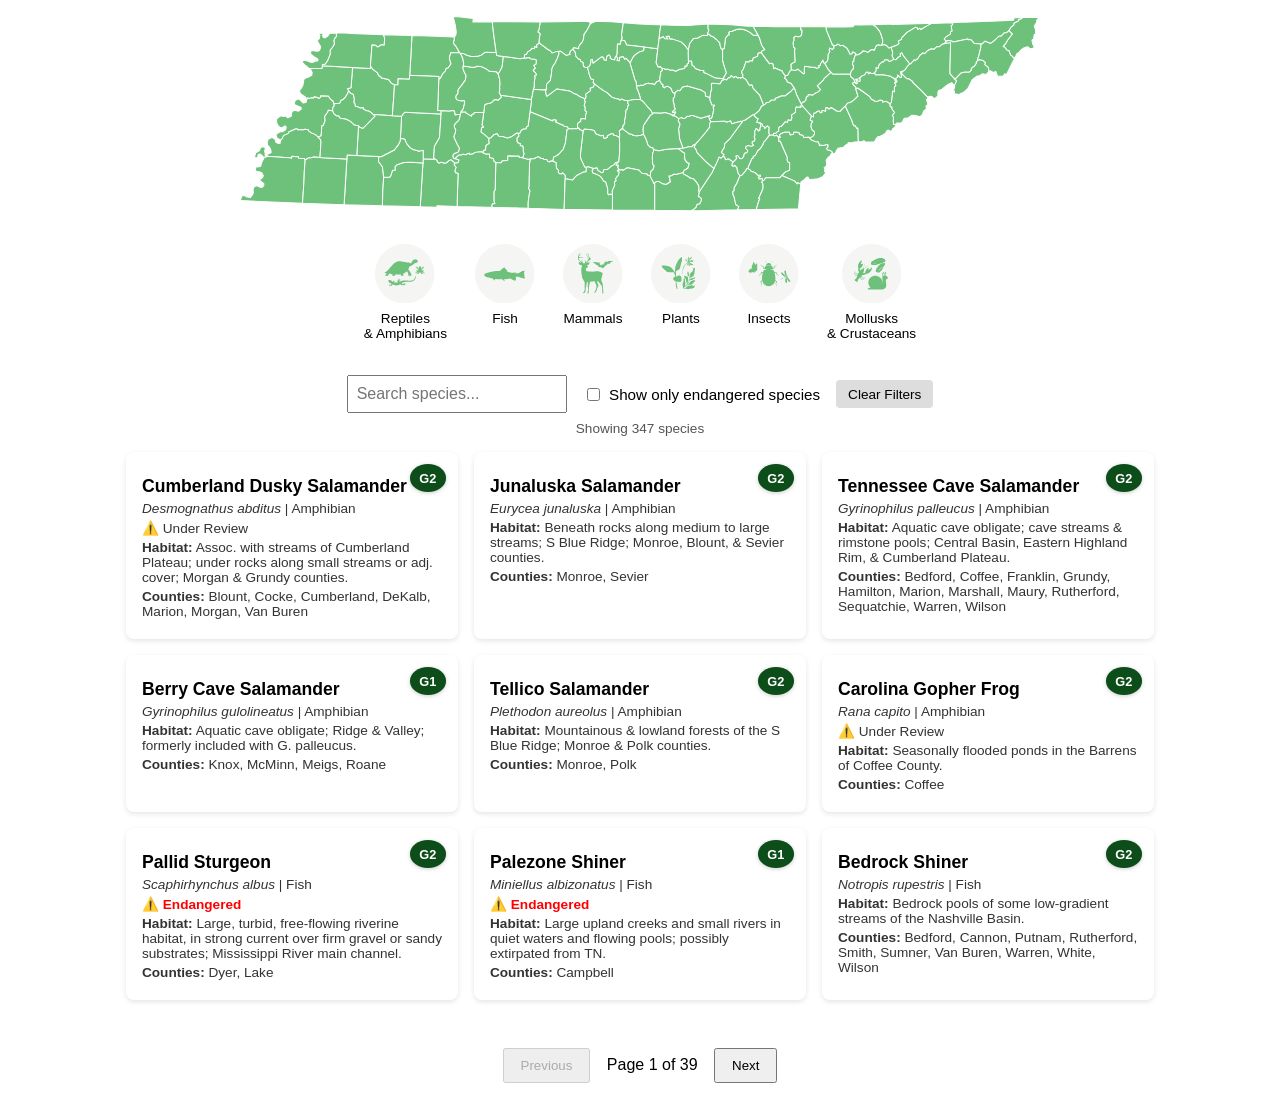
==== index.html @ 5d272b4d "Refactor site structure and prep for Netlify Made-with: Cursor" ====
<!doctype html>
<html lang="en">
  <head>
    <meta charset="utf-8" />
    <meta name="viewport" content="width=device-width, initial-scale=1" />
    <title>Tennessee Species Explorer</title>
    <link rel="stylesheet" href="styles/main.css" />
  </head>
  <body>
    <div class="species-explorer">
      <div id="map-container"></div>
      <div id="tooltip" class="county-tooltip"></div>
      <div class="filter-bar" id="filterBar"></div>

      <div class="controls-bar">
        <input type="text" id="searchInput" placeholder="Search species..." />
        <label><input type="checkbox" id="endangeredOnly" /> Show only endangered species</label>
        <button id="clearFiltersBtn">Clear Filters</button>
      </div>

      <div id="resultsCount">Showing 0 species</div>

      <div class="card-container" id="cardContainer"></div>

      <div id="paginationControls">
        <button id="prevPageBtn" type="button">Previous</button>
        <span id="pageIndicator"></span>
        <button id="nextPageBtn" type="button">Next</button>
      </div>
    </div>

    <script src="scripts/app.js"></script>
  </body>
</html>
---- styles/main.css ----
.species-explorer {
  font-family: "Source Sans", sans-serif;
  background-color: #ffffff;
  padding: 0;
  margin: 0;
}

.species-explorer #map-container {
  width: 100%;
  max-width: 800px;
  margin: 1rem auto;
}

.species-explorer #map-container svg {
  width: 100%;
  height: auto;
  display: block;
}

.species-explorer .county-tooltip {
  position: absolute;
  background-color: #ffffff;
  border: 1px solid #aaa;
  padding: 4px 8px;
  font-size: 0.85rem;
  pointer-events: none;
  display: none;
  z-index: 10;
  box-shadow: 0 2px 6px rgba(0, 0, 0, 0.2);
}

.species-explorer .svg-county:hover {
  fill: #cccccc !important;
  cursor: pointer;
}

.species-explorer .svg-county.selected {
  fill: #0c4d1a !important;
}

.species-explorer .filter-bar {
  display: flex;
  flex-wrap: wrap;
  justify-content: center;
  gap: 1rem;
  padding: 1rem;
  background-color: #ffffff;
}

.species-explorer .filter-btn {
  display: flex;
  flex-direction: column;
  align-items: center;
  border: none;
  background: none;
  cursor: pointer;
  transition: transform 0.2s;
}

.species-explorer .filter-btn:hover {
  transform: scale(1.05);
}

.species-explorer .filter-btn img {
  width: 60px;
  height: 60px;
}

.species-explorer .filter-btn.active {
  transform: scale(0.95);
  filter: brightness(0.9);
}

.species-explorer .filter-label {
  margin-top: 0.5rem;
  font-size: 0.85rem;
  text-align: center;
  line-height: 1.1;
}

.species-explorer .controls-bar {
  display: flex;
  flex-wrap: wrap;
  justify-content: center;
  align-items: center;
  gap: 1rem;
  padding: 0 1rem;
  margin: 1rem auto -0.5rem;
  max-width: 900px;
}

.species-explorer .controls-bar input[type="text"] {
  padding: 0.5rem;
  font-size: 1rem;
  width: 200px;
  max-width: 90%;
}

.species-explorer .controls-bar label {
  font-size: 0.95rem;
  display: flex;
  align-items: center;
  gap: 0.4rem;
}

.species-explorer .controls-bar button {
  padding: 0.4rem 0.75rem;
  font-size: 0.85rem;
  background-color: #ddd;
  border: none;
  cursor: pointer;
  border-radius: 4px;
}

.species-explorer #resultsCount {
  text-align: center;
  font-size: 0.85rem;
  color: #555;
  margin-top: 1rem;
}

.species-explorer .card-container {
  display: flex;
  flex-wrap: wrap;
  justify-content: center;
  gap: 1rem;
  padding: 1rem;
}

.species-explorer .species-card {
  position: relative;
  width: 300px;
  background-color: #ffffff;
  border-radius: 8px;
  box-shadow: 0 2px 5px rgba(0, 0, 0, 0.1);
  padding: 1rem;
  text-align: left;
}

.species-explorer .species-card img {
  width: 100%;
  height: auto;
  border-radius: 4px;
}

.species-explorer .species-card h3 {
  font-size: 1.1rem;
  margin: 0.5rem 0 0.25rem 0;
}

.species-explorer .species-card p {
  font-size: 0.85rem;
  color: #333;
  margin: 0.25rem 0;
}

.species-explorer .rank-badge {
  position: absolute;
  top: 0.75rem;
  right: 0.75rem;
  background-color: #0c4d1a;
  color: #ffffff;
  font-weight: bold;
  padding: 0.4rem 0.6rem;
  border-radius: 50%;
  font-size: 0.8rem;
  box-shadow: 0 1px 4px rgba(0, 0, 0, 0.2);
  z-index: 1;
}

.species-explorer #paginationControls {
  text-align: center;
  margin: 2rem 0;
}

.species-explorer #paginationControls button {
  padding: 8px 16px;
  margin: 0 12px;
}

@media (max-width: 600px) {
  .species-explorer .filter-btn img {
    width: 40px;
    height: 40px;
  }

  .species-explorer .filter-label {
    font-size: 0.75rem;
  }

  .species-explorer .species-card {
    width: 90%;
  }

  .species-explorer .controls-bar {
    flex-direction: column;
  }
}
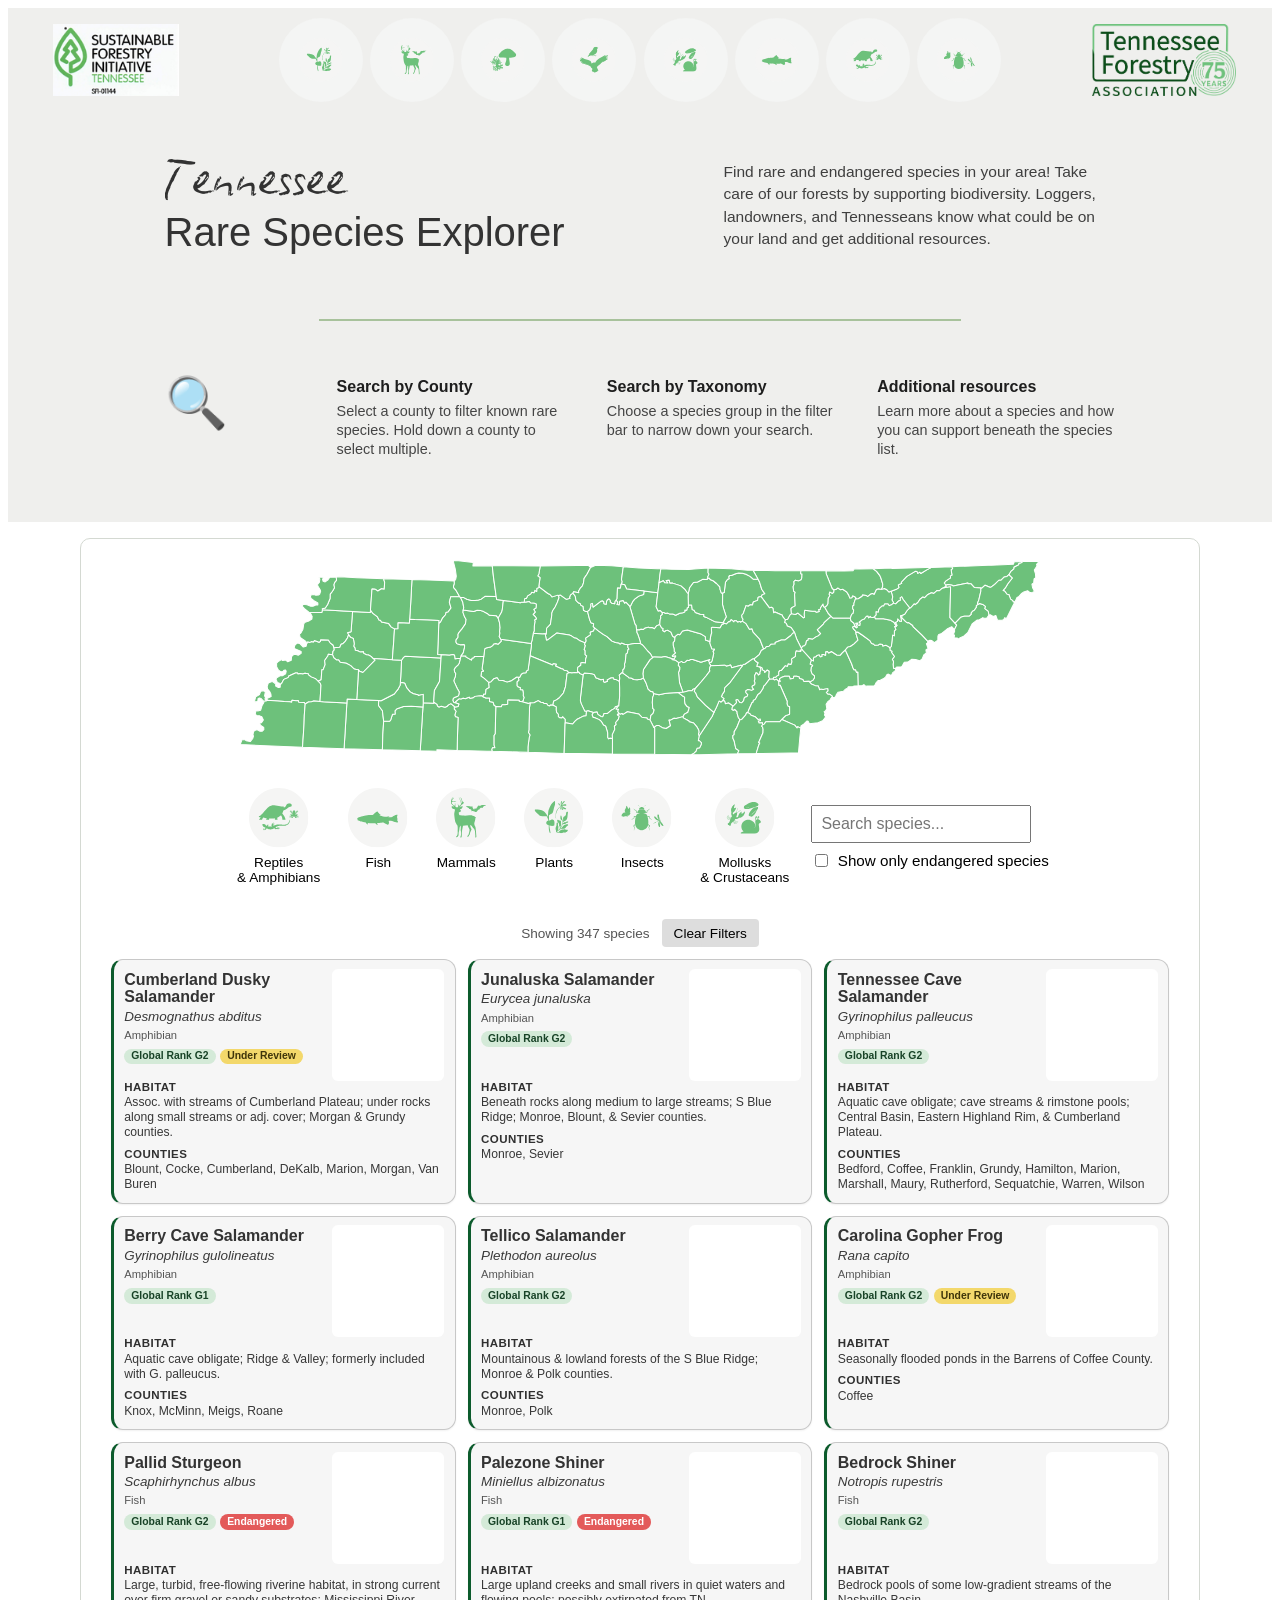
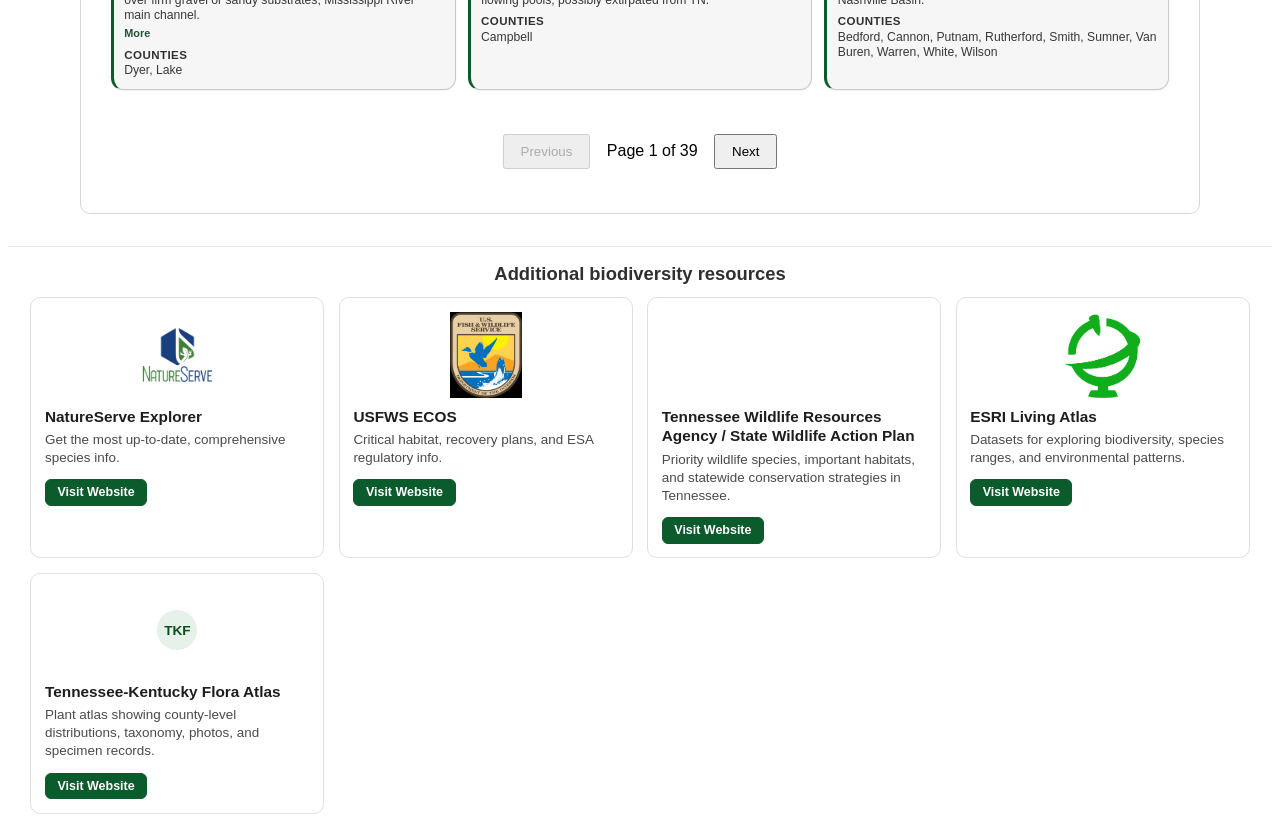
==== commit 3a9eadc2: "Update explorer layout and improve resource usability. Refines responsive header/search/card UI beha" ====
--- a/index.html
+++ b/index.html
@@ -8,25 +8,89 @@
   </head>
   <body>
     <div class="species-explorer">
-      <div id="map-container"></div>
-      <div id="tooltip" class="county-tooltip"></div>
-      <div class="filter-bar" id="filterBar"></div>
+      <section class="portal-header" aria-label="Rare Species Explorer introduction">
+        <div class="portal-top-row">
+          <img class="portal-logo portal-logo-left" src="assets/header-logos/sfi-logo.png" alt="Sustainable Forestry Initiative Tennessee logo" />
 
-      <div class="controls-bar">
-        <input type="text" id="searchInput" placeholder="Search species..." />
-        <label><input type="checkbox" id="endangeredOnly" /> Show only endangered species</label>
-        <button id="clearFiltersBtn">Clear Filters</button>
-      </div>
+          <div class="portal-icon-row" aria-label="Species icon row">
+            <span class="portal-icon-badge"><img src="assets/icons/plants.svg" alt="Plants" /></span>
+            <span class="portal-icon-badge"><img src="assets/icons/mammals.svg" alt="Mammals" /></span>
+            <span class="portal-icon-badge"><img src="assets/icons/lichens-fungi.svg" alt="Lichens and Fungi" /></span>
+            <span class="portal-icon-badge"><img src="assets/icons/birds.svg" alt="Birds" /></span>
+            <span class="portal-icon-badge"><img src="assets/icons/mollusks-crustaceans.svg" alt="Mollusks and Crustaceans" /></span>
+            <span class="portal-icon-badge"><img src="assets/icons/fish.svg" alt="Fish" /></span>
+            <span class="portal-icon-badge"><img src="assets/icons/reptiles-amphibians.svg" alt="Reptiles and Amphibians" /></span>
+            <span class="portal-icon-badge"><img src="assets/icons/insects.svg" alt="Insects" /></span>
+          </div>
 
-      <div id="resultsCount">Showing 0 species</div>
+          <img class="portal-logo portal-logo-right" src="assets/header-logos/tfa75-logo.png" alt="Tennessee Forestry Association logo" />
+        </div>
 
-      <div class="card-container" id="cardContainer"></div>
+        <div class="portal-main-row">
+          <div class="portal-main-title">
+            <p class="tennessee-script">Tennessee</p>
+            <h1 class="portal-title">Rare Species Explorer</h1>
+          </div>
+          <p class="portal-main-description">
+            Find rare and endangered species in your area! Take care of our forests by supporting biodiversity.
+            Loggers, landowners, and Tennesseans know what could be on your land and get additional resources.
+          </p>
+        </div>
 
-      <div id="paginationControls">
-        <button id="prevPageBtn" type="button">Previous</button>
-        <span id="pageIndicator"></span>
-        <button id="nextPageBtn" type="button">Next</button>
-      </div>
+        <div class="portal-divider"></div>
+
+        <div class="portal-info-row">
+          <div class="portal-info-icon-col">
+            <span class="portal-search-icon" aria-hidden="true">&#128269;</span>
+          </div>
+          <div class="portal-info-col">
+            <h2>Search by County</h2>
+            <p>Select a county to filter known rare species. Hold down a county to select multiple.</p>
+          </div>
+          <div class="portal-info-col">
+            <h2>Search by Taxonomy</h2>
+            <p>Choose a species group in the filter bar to narrow down your search.</p>
+          </div>
+          <div class="portal-info-col">
+            <h2>Additional resources</h2>
+            <p>Learn more about a species and how you can support beneath the species list.</p>
+          </div>
+        </div>
+      </section>
+
+      <section class="search-area-frame" aria-label="Species search area">
+        <div id="map-container"></div>
+        <div id="tooltip" class="county-tooltip"></div>
+        <div class="filter-controls-row">
+          <div class="filter-bar" id="filterBar"></div>
+
+          <div class="controls-bar" id="search-tools">
+            <input type="text" id="searchInput" placeholder="Search species..." />
+            <div class="endangered-filter">
+              <input type="checkbox" id="endangeredOnly" />
+              <label for="endangeredOnly">Show only endangered species</label>
+            </div>
+          </div>
+        </div>
+
+        <div class="results-summary">
+          <div id="resultsCount">Showing 0 species</div>
+          <button id="clearFiltersBtn">Clear Filters</button>
+        </div>
+
+        <div class="card-container" id="cardContainer"></div>
+
+        <div id="paginationControls">
+          <button id="prevPageBtn" type="button">Previous</button>
+          <span id="pageIndicator"></span>
+          <button id="nextPageBtn" type="button">Next</button>
+        </div>
+      </section>
+
+      <section id="resources-section" class="resource-strip-section resources-standalone" aria-label="Additional biodiversity resources">
+        <h2 class="resource-strip-title">Additional biodiversity resources</h2>
+        <div class="resource-strip" id="resourceStrip"></div>
+      </section>
     </div>
 
     <script src="scripts/app.js"></script>
--- a/styles/main.css
+++ b/styles/main.css
@@ -1,3 +1,10 @@
+@font-face {
+  font-family: "Biro Script";
+  src: url("../assets/fonts/Biro_Script_reduced.otf") format("opentype"),
+    url("../assets/fonts/Biro_Script_reduced.ttf") format("truetype");
+  font-display: swap;
+}
+
 .species-explorer {
   font-family: "Source Sans", sans-serif;
   background-color: #ffffff;
@@ -5,10 +12,276 @@
   margin: 0;
 }
 
+.species-explorer .portal-header {
+  width: 100%;
+  margin: 0;
+  padding: 0.65rem 1.6rem 0.8rem;
+  box-sizing: border-box;
+  background: #efefed;
+}
+
+.species-explorer .portal-top-row {
+  display: grid;
+  grid-template-columns: 165px 1fr 165px;
+  align-items: center;
+  gap: 1.1rem;
+}
+
+.species-explorer .portal-logo {
+  width: 100%;
+  max-height: 72px;
+  object-fit: contain;
+}
+
+.species-explorer .portal-logo-right {
+  justify-self: end;
+}
+
+.species-explorer .portal-icon-row {
+  display: flex;
+  align-items: center;
+  justify-content: center;
+  gap: 0.45rem;
+  flex-wrap: nowrap;
+  width: 100%;
+  max-width: 1340px;
+  min-height: 72px;
+}
+
+.species-explorer .portal-icon-badge {
+  width: 84px;
+  height: 84px;
+  flex: 0 0 84px;
+  border-radius: 50%;
+  background: #f4f5f4;
+  display: inline-flex;
+  align-items: center;
+  justify-content: center;
+}
+
+.species-explorer .portal-icon-badge img {
+  width: 44px;
+  height: 44px;
+  object-fit: contain;
+}
+
+.species-explorer .portal-main-row {
+  margin: 0 auto;
+  width: min(951px, 100%);
+  max-width: 980px;
+  display: grid;
+  grid-template-columns: 1.03fr 1fr;
+  gap: 0;
+  padding-top: 14px;
+  padding-bottom: 14px;
+  padding-left: 0;
+  padding-right: 0;
+  overflow: hidden;
+  vertical-align: bottom;
+  align-items: end;
+}
+
+.species-explorer .tennessee-script {
+  margin: 0;
+  font-family: "Biro Script", cursive;
+  font-size: 60px;
+  width: 559px;
+  padding-top: 36px;
+  line-height: 0.95;
+  color: #323232;
+}
+
+.species-explorer .portal-title {
+  margin: 0.2rem 0 0;
+  font-size: 40px;
+  line-height: 0.95;
+  font-weight: 100;
+  color: #333333;
+}
+
+.species-explorer .portal-main-description {
+  margin: 0;
+  font-size: 0.97rem;
+  line-height: 1.45;
+  color: #3f3f3f;
+  align-self: end;
+}
+
+.species-explorer .portal-divider {
+  width: 53%;
+  margin: 1.55rem auto 0.45rem;
+  border-bottom: 2px solid #a8c29c;
+  padding-top: 15px;
+  padding-bottom: 15px;
+  vertical-align: middle;
+}
+
+.species-explorer .portal-info-row {
+  display: grid;
+  grid-template-columns: 140px repeat(3, minmax(0, 1fr));
+  padding: 49px 131px;
+  box-sizing: border-box;
+  column-gap: 2rem;
+  row-gap: 0;
+  align-items: start;
+}
+
+.species-explorer .portal-info-col h2 {
+  margin: 0 0 0.4rem;
+  font-size: 16px;
+  line-height: 1.1;
+  color: #1e1e1e;
+  font-weight: 600;
+  width: 100%;
+  max-width: 362px;
+}
+
+.species-explorer .portal-info-col p {
+  margin: 0;
+  font-size: 0.9rem;
+  line-height: 1.35;
+  color: #454545;
+}
+
+.species-explorer .portal-info-icon-col {
+  display: flex;
+  align-items: flex-start;
+  justify-content: flex-start;
+}
+
+.species-explorer .portal-search-icon {
+  font-size: 3.15rem;
+  line-height: 1;
+  color: #f0bc57;
+}
+
+
+.species-explorer .resource-strip-section {
+  width: 100%;
+  max-width: none;
+  margin: 1rem auto 0.35rem;
+  padding: 0 1.4rem;
+  box-sizing: border-box;
+}
+
+.species-explorer .search-area-frame {
+  width: calc(100% - 2rem);
+  max-width: 1120px;
+  margin: 1rem auto 0;
+  border: 1px solid #d4d9d2;
+  border-radius: 10px;
+  background: #ffffff;
+  box-sizing: border-box;
+  padding: 0.35rem 0.4rem 0.8rem;
+}
+
+.species-explorer .resource-strip-section.resources-standalone {
+  margin-top: 2rem;
+  padding-top: 1rem;
+  border-top: 1px solid #e7e7e7;
+}
+
+.species-explorer .resource-strip-title {
+  font-size: 1.15rem;
+  margin: 0 0 0.75rem;
+  color: #2f2f2f;
+  text-align: center;
+}
+
+.species-explorer .resource-strip {
+  display: grid;
+  grid-template-columns: repeat(auto-fit, minmax(240px, 1fr));
+  gap: 0.9rem;
+}
+
+.species-explorer .resource-card {
+  border: 1px solid #dfdfdf;
+  border-radius: 10px;
+  background-color: #ffffff;
+  padding: 0.85rem;
+  display: flex;
+  flex-direction: column;
+}
+
+.species-explorer .resource-logo {
+  width: 100%;
+  height: 86px;
+  display: flex;
+  align-items: center;
+  justify-content: center;
+  margin-bottom: 0.55rem;
+}
+
+.species-explorer .resource-logo img {
+  max-height: 86px;
+  max-width: 100%;
+  width: auto;
+  object-fit: contain;
+  background: transparent;
+}
+
+.species-explorer .resource-logo img[src*="TWRA-logo_100x100"] {
+  width: 37px;
+  height: 44px;
+  max-width: none;
+  max-height: none;
+  mix-blend-mode: screen;
+}
+
+.species-explorer .resource-logo-fallback {
+  display: inline-flex;
+  align-items: center;
+  justify-content: center;
+  border-radius: 999px;
+  width: 40px;
+  height: 40px;
+  background-color: #e6f1e9;
+  color: #0c4d1a;
+  font-weight: 700;
+  font-size: 0.85rem;
+}
+
+.species-explorer .resource-name {
+  font-size: 0.96rem;
+  margin: 0 0 0.28rem;
+  color: #1d1d1d;
+  line-height: 1.28;
+}
+
+.species-explorer .resource-description {
+  font-size: 0.84rem;
+  margin: 0;
+  color: #4a4a4a;
+  line-height: 1.35;
+}
+
+.species-explorer .resource-link-btn {
+  margin-top: 0.75rem;
+  align-self: flex-start;
+  display: inline-flex;
+  align-items: center;
+  justify-content: center;
+  padding: 0.38rem 0.72rem;
+  border-radius: 6px;
+  border: 1px solid #0c5b2c;
+  background: #0c5b2c;
+  color: #ffffff;
+  text-decoration: none;
+  font-size: 0.78rem;
+  font-weight: 600;
+  line-height: 1;
+}
+
+.species-explorer .resource-link-btn:hover {
+  background: #0a4a24;
+}
+
 .species-explorer #map-container {
+  position: relative;
   width: 100%;
   max-width: 800px;
   margin: 1rem auto;
+  padding-top: 0;
 }
 
 .species-explorer #map-container svg {
@@ -47,6 +320,35 @@
   background-color: #ffffff;
 }
 
+.species-explorer .filter-controls-row {
+  display: flex;
+  align-items: center;
+  justify-content: center;
+  flex-wrap: wrap;
+  gap: 1rem;
+}
+
+.species-explorer .filter-controls-row .filter-bar {
+  flex: 0 1 auto;
+  justify-content: center;
+  padding-left: 0;
+  padding-right: 0;
+}
+
+.species-explorer .filter-controls-row .controls-bar {
+  flex: 0 0 auto;
+  margin: 0;
+  max-width: none;
+}
+
+.species-explorer #search-tools {
+  flex-direction: column;
+  flex-wrap: nowrap;
+  align-items: flex-start;
+  gap: 0.55rem;
+  padding: 0;
+}
+
 .species-explorer .filter-btn {
   display: flex;
   flex-direction: column;
@@ -101,6 +403,16 @@
   display: flex;
   align-items: center;
   gap: 0.4rem;
+}
+
+.species-explorer #search-tools .endangered-filter {
+  display: flex;
+  align-items: center;
+  gap: 0.4rem;
+}
+
+.species-explorer #search-tools .endangered-filter label {
+  display: block;
 }
 
 .species-explorer .controls-bar button {
@@ -112,29 +424,81 @@
   border-radius: 4px;
 }
 
+.species-explorer .results-summary {
+  display: flex;
+  justify-content: center;
+  align-items: center;
+  gap: 0.75rem;
+  margin-top: 1rem;
+}
+
 .species-explorer #resultsCount {
-  text-align: center;
+  text-align: left;
   font-size: 0.85rem;
   color: #555;
-  margin-top: 1rem;
+  margin-top: 0;
+}
+
+.species-explorer .results-summary #clearFiltersBtn {
+  padding: 0.4rem 0.75rem;
+  font-size: 0.85rem;
+  background-color: #ddd;
+  border: none;
+  cursor: pointer;
+  border-radius: 4px;
 }
 
 .species-explorer .card-container {
   display: flex;
   flex-wrap: wrap;
   justify-content: center;
-  gap: 1rem;
-  padding: 1rem;
+  gap: 0.75rem;
+  padding: 0.75rem;
 }
 
 .species-explorer .species-card {
   position: relative;
-  width: 300px;
-  background-color: #ffffff;
-  border-radius: 8px;
-  box-shadow: 0 2px 5px rgba(0, 0, 0, 0.1);
-  padding: 1rem;
+  width: min(320px, 100%);
+  background-color: #f6f6f6;
+  border: 1px solid #c8c8c8;
+  border-left: 3px solid #0c5b2c;
+  border-radius: 12px;
+  box-shadow: 0 1px 2px rgba(0, 0, 0, 0.06);
+  padding: 0.65rem;
   text-align: left;
+  display: flex;
+  flex-direction: column;
+  gap: 0.55rem;
+}
+
+.species-explorer .species-card-header {
+  display: grid;
+  grid-template-columns: 1fr 112px;
+  align-items: start;
+  gap: 0.6rem;
+}
+
+.species-explorer .species-img {
+  width: 100%;
+  aspect-ratio: 1 / 1;
+  border-radius: 6px;
+  overflow: hidden;
+  background: #ffffff;
+  display: flex;
+  align-items: center;
+  justify-content: center;
+  margin-bottom: 0;
+  margin-top: -2px;
+  font-size: 0.72rem;
+  color: #6a6a6a;
+  align-self: start;
+}
+
+.species-explorer .species-img img {
+  width: 100%;
+  height: 100%;
+  object-fit: cover;
+  display: block;
 }
 
 .species-explorer .species-card img {
@@ -143,29 +507,121 @@
   border-radius: 4px;
 }
 
-.species-explorer .species-card h3 {
-  font-size: 1.1rem;
-  margin: 0.5rem 0 0.25rem 0;
-}
-
-.species-explorer .species-card p {
-  font-size: 0.85rem;
+.species-explorer .species-headings {
+  min-width: 0;
+  display: flex;
+  flex-direction: column;
+  justify-content: flex-start;
+}
+
+.species-explorer .species-name {
+  margin: 0;
+  font-size: 16px;
+  line-height: 1.08;
   color: #333;
-  margin: 0.25rem 0;
-}
-
-.species-explorer .rank-badge {
-  position: absolute;
-  top: 0.75rem;
-  right: 0.75rem;
-  background-color: #0c4d1a;
+  font-weight: 700;
+}
+
+.species-explorer .species-scientific {
+  margin: 0.22rem 0 0;
+  font-size: 0.84rem;
+  line-height: 1.12;
+  font-style: italic;
+  color: #3a3a3a;
+}
+
+.species-explorer .species-group-fine {
+  margin: 0.32rem 0 0;
+  font-size: 0.7rem;
+  line-height: 1.1;
+  color: #555;
+}
+
+.species-explorer .species-meta-row {
+  margin-top: 0.48rem;
+  display: flex;
+  flex-wrap: wrap;
+  gap: 0.28rem;
+}
+
+.species-explorer .meta-pill {
+  display: inline-flex;
+  align-items: center;
+  border-radius: 999px;
+  padding: 0.16rem 0.44rem;
+  font-size: 0.65rem;
+  line-height: 1;
+  font-weight: 700;
+}
+
+.species-explorer .meta-pill-rank {
+  background: #d4ead8;
+  color: #184327;
+}
+
+.species-explorer .meta-pill-status {
+  background: #e3e3e3;
+  color: #343434;
+}
+
+.species-explorer .meta-pill-status-review {
+  background: #f3d86b;
+  color: #3f350a;
+}
+
+.species-explorer .meta-pill-status-endangered {
+  background: #e35a5a;
   color: #ffffff;
-  font-weight: bold;
-  padding: 0.4rem 0.6rem;
-  border-radius: 50%;
-  font-size: 0.8rem;
-  box-shadow: 0 1px 4px rgba(0, 0, 0, 0.2);
-  z-index: 1;
+}
+
+.species-explorer .species-details {
+  display: grid;
+  gap: 0.45rem;
+}
+
+.species-explorer .species-detail-item h4 {
+  margin: 0;
+  font-size: 0.72rem;
+  line-height: 1.05;
+  letter-spacing: 0.04em;
+  text-transform: uppercase;
+  color: #303030;
+}
+
+.species-explorer .species-detail-text {
+  margin: 0.16rem 0 0;
+  font-size: 0.76rem;
+  line-height: 1.24;
+  color: #373737;
+}
+
+.species-explorer .species-detail-text.clamped {
+  display: -webkit-box;
+  line-clamp: 3;
+  -webkit-line-clamp: 3;
+  -webkit-box-orient: vertical;
+  overflow: hidden;
+}
+
+.species-explorer .species-detail-text.expanded {
+  display: block;
+}
+
+.species-explorer .detail-toggle {
+  margin-top: 0.18rem;
+  padding: 0;
+  border: none;
+  background: transparent;
+  color: #215431;
+  font-size: 0.68rem;
+  font-weight: 700;
+  cursor: pointer;
+}
+
+.species-explorer .species-empty {
+  margin: 0;
+  font-size: 0.74rem;
+  color: #5a5a5a;
 }
 
 .species-explorer #paginationControls {
@@ -178,7 +634,182 @@
   margin: 0 12px;
 }
 
+@media (max-width: 1200px) {
+  .species-explorer .portal-header {
+    padding-left: 1rem;
+    padding-right: 1rem;
+  }
+
+  .species-explorer .portal-top-row {
+    grid-template-columns: 135px 1fr 135px;
+    gap: 0.75rem;
+  }
+
+  .species-explorer .portal-icon-row {
+    gap: 0.35rem;
+  }
+
+  .species-explorer .portal-icon-badge {
+    width: 72px;
+    height: 72px;
+    flex: 0 0 72px;
+  }
+
+  .species-explorer .portal-icon-badge img {
+    width: 38px;
+    height: 38px;
+  }
+
+  .species-explorer .portal-main-row {
+    width: min(951px, 94%);
+  }
+
+  .species-explorer .tennessee-script {
+    width: auto;
+    max-width: 100%;
+    font-size: clamp(2.6rem, 5.2vw, 3.35rem);
+    padding-top: 0.75rem;
+  }
+
+  .species-explorer .portal-title {
+    font-size: clamp(2rem, 4.3vw, 2.5rem);
+  }
+
+  .species-explorer .portal-info-row {
+    grid-template-columns: 84px repeat(3, minmax(0, 1fr));
+    padding: 2rem 2rem;
+    column-gap: 1.25rem;
+  }
+
+  .species-explorer .portal-info-col h2 {
+    max-width: 100%;
+  }
+
+}
+
+@media (max-width: 900px) {
+  .species-explorer .portal-top-row {
+    grid-template-columns: 120px 1fr 120px;
+  }
+
+  .species-explorer .portal-main-row {
+    grid-template-columns: 1fr;
+    row-gap: 0.5rem;
+    padding-top: 0.8rem;
+    padding-bottom: 0.8rem;
+  }
+
+  .species-explorer .portal-main-title,
+  .species-explorer .portal-main-description {
+    text-align: center;
+  }
+
+  .species-explorer .portal-main-description {
+    max-width: 640px;
+    margin: 0 auto;
+  }
+
+  .species-explorer .portal-info-row {
+    grid-template-columns: repeat(2, minmax(0, 1fr));
+    padding: 1.4rem 1.2rem;
+    gap: 1rem;
+  }
+
+  .species-explorer .portal-info-icon-col {
+    grid-column: 1 / -1;
+    justify-content: center;
+  }
+
+  .species-explorer .portal-info-col h2 {
+    max-width: none;
+  }
+
+  .species-explorer .filter-controls-row {
+    flex-direction: column;
+    align-items: center;
+  }
+
+  .species-explorer .filter-controls-row .filter-bar {
+    width: 100%;
+  }
+
+  .species-explorer #search-tools {
+    width: 100%;
+    align-items: center;
+  }
+
+  .species-explorer .controls-bar input[type="text"] {
+    width: min(320px, 94vw);
+    max-width: 100%;
+  }
+
+}
+
 @media (max-width: 600px) {
+  .species-explorer .portal-header {
+    padding: 0.65rem 0.75rem 1rem;
+  }
+
+  .species-explorer .portal-top-row {
+    grid-template-columns: 1fr;
+    gap: 0.55rem;
+  }
+
+  .species-explorer .portal-logo {
+    max-width: 150px;
+    justify-self: center;
+  }
+
+  .species-explorer .portal-icon-row {
+    gap: 0.5rem;
+    flex-wrap: wrap;
+    justify-content: center;
+  }
+
+  .species-explorer .portal-main-row {
+    margin-top: 1rem;
+    grid-template-columns: 1fr;
+    width: 100%;
+    row-gap: 0.4rem;
+  }
+
+  .species-explorer .tennessee-script {
+    font-size: 1.85rem;
+  }
+
+  .species-explorer .portal-title {
+    font-size: 2.15rem;
+  }
+
+  .species-explorer .portal-divider {
+    width: 92%;
+    margin-top: 1.2rem;
+    margin-bottom: 1rem;
+  }
+
+  .species-explorer .portal-info-row {
+    grid-template-columns: 1fr;
+    padding: 1rem 0.75rem;
+    gap: 1rem;
+  }
+
+  .species-explorer .portal-info-icon-col {
+    grid-column: auto;
+    justify-content: flex-start;
+  }
+
+  .species-explorer .portal-info-col h2 {
+    font-size: 1.3rem;
+  }
+
+  .species-explorer .resource-strip {
+    grid-template-columns: repeat(auto-fit, minmax(170px, 1fr));
+  }
+
+  .species-explorer .resource-strip-title {
+    font-size: 1rem;
+  }
+
   .species-explorer .filter-btn img {
     width: 40px;
     height: 40px;
@@ -192,7 +823,59 @@
     width: 90%;
   }
 
+  .species-explorer .species-card-header {
+    grid-template-columns: 1fr 96px;
+    gap: 0.5rem;
+  }
+
+  .species-explorer .species-name {
+    font-size: 16px;
+  }
+
+  .species-explorer .species-scientific {
+    font-size: 0.8rem;
+  }
+
+  .species-explorer .species-group-fine {
+    font-size: 0.68rem;
+  }
+
+  .species-explorer .species-details {
+    gap: 0.4rem;
+  }
+
   .species-explorer .controls-bar {
     flex-direction: column;
   }
-}
+
+  .species-explorer #search-tools {
+    align-items: stretch;
+  }
+
+  .species-explorer .filter-controls-row {
+    flex-direction: column;
+    align-items: stretch;
+  }
+
+  .species-explorer .filter-controls-row .filter-bar {
+    justify-content: center;
+    padding-left: 0;
+  }
+
+  .species-explorer .results-summary {
+    flex-direction: column;
+    gap: 0.45rem;
+  }
+
+  .species-explorer #paginationControls {
+    display: flex;
+    flex-direction: column;
+    align-items: center;
+    gap: 0.55rem;
+  }
+
+  .species-explorer #paginationControls button {
+    margin: 0;
+    width: min(220px, 92%);
+  }
+}
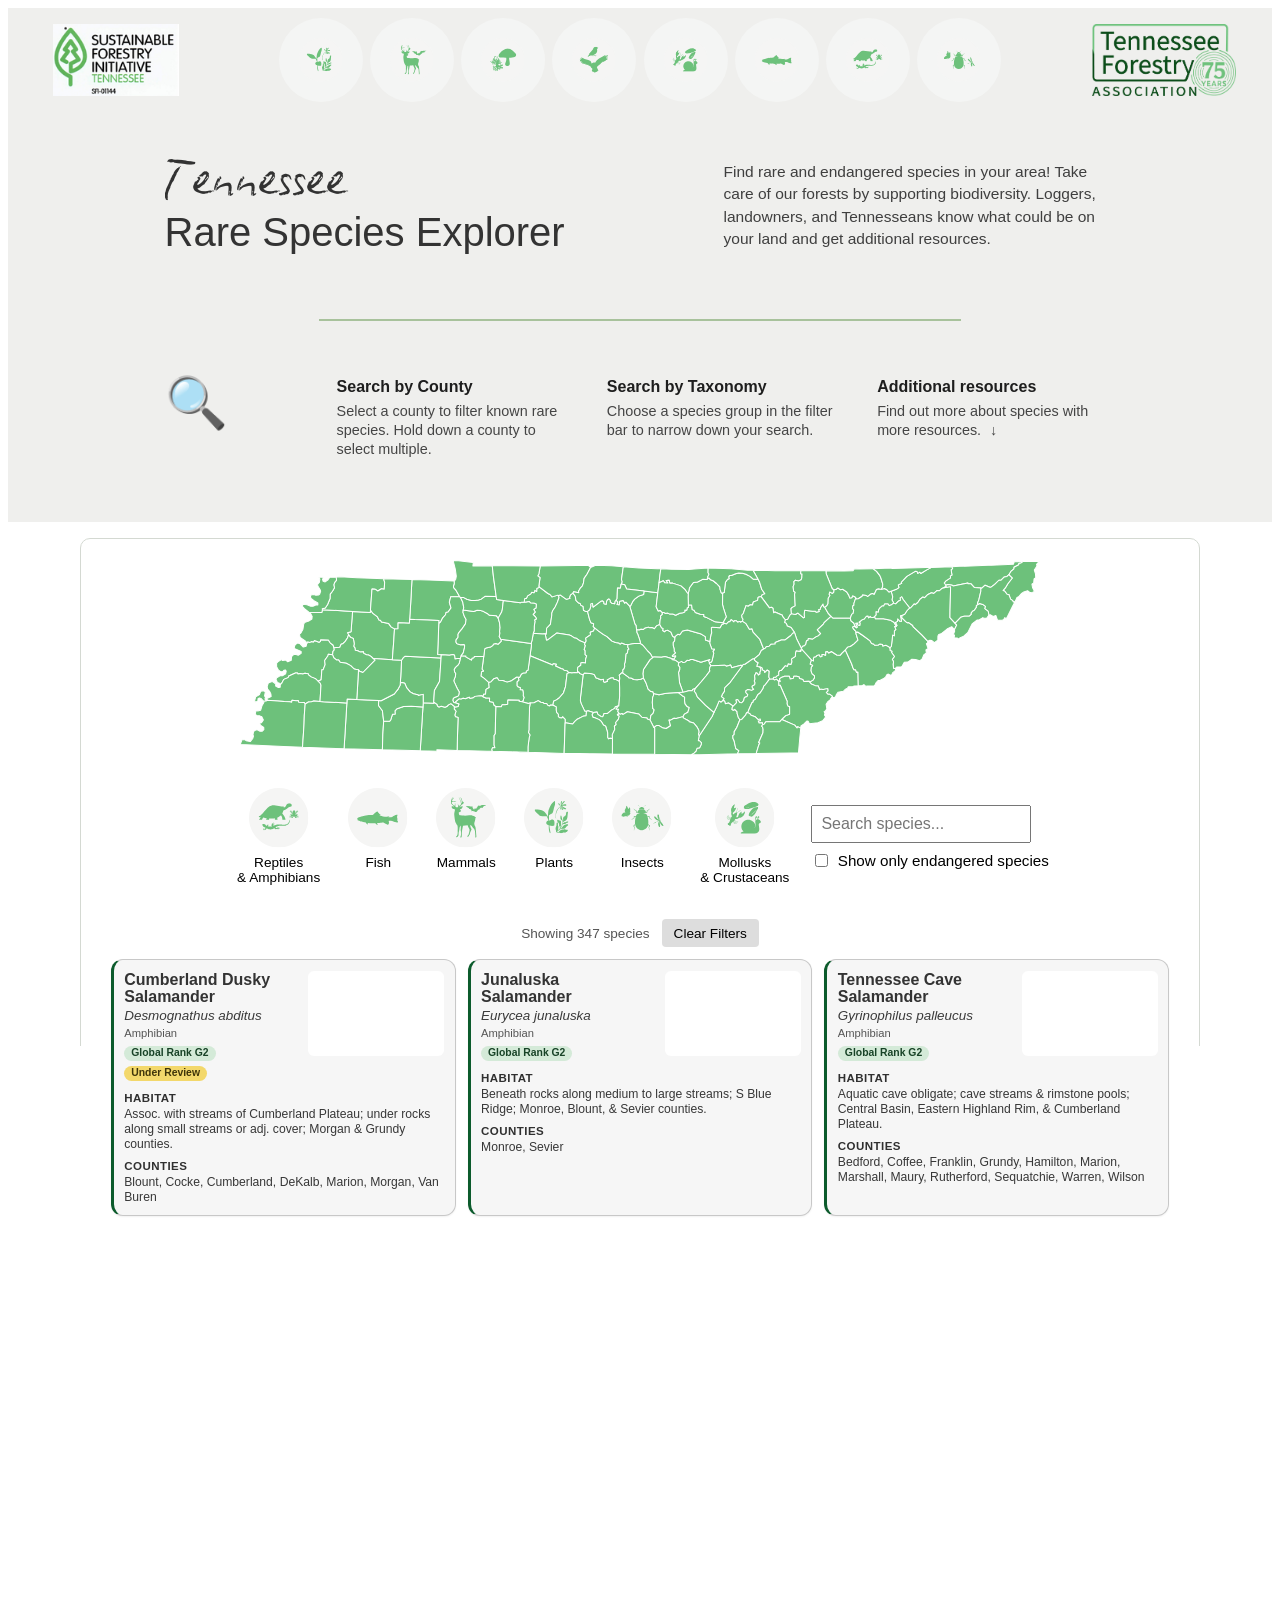
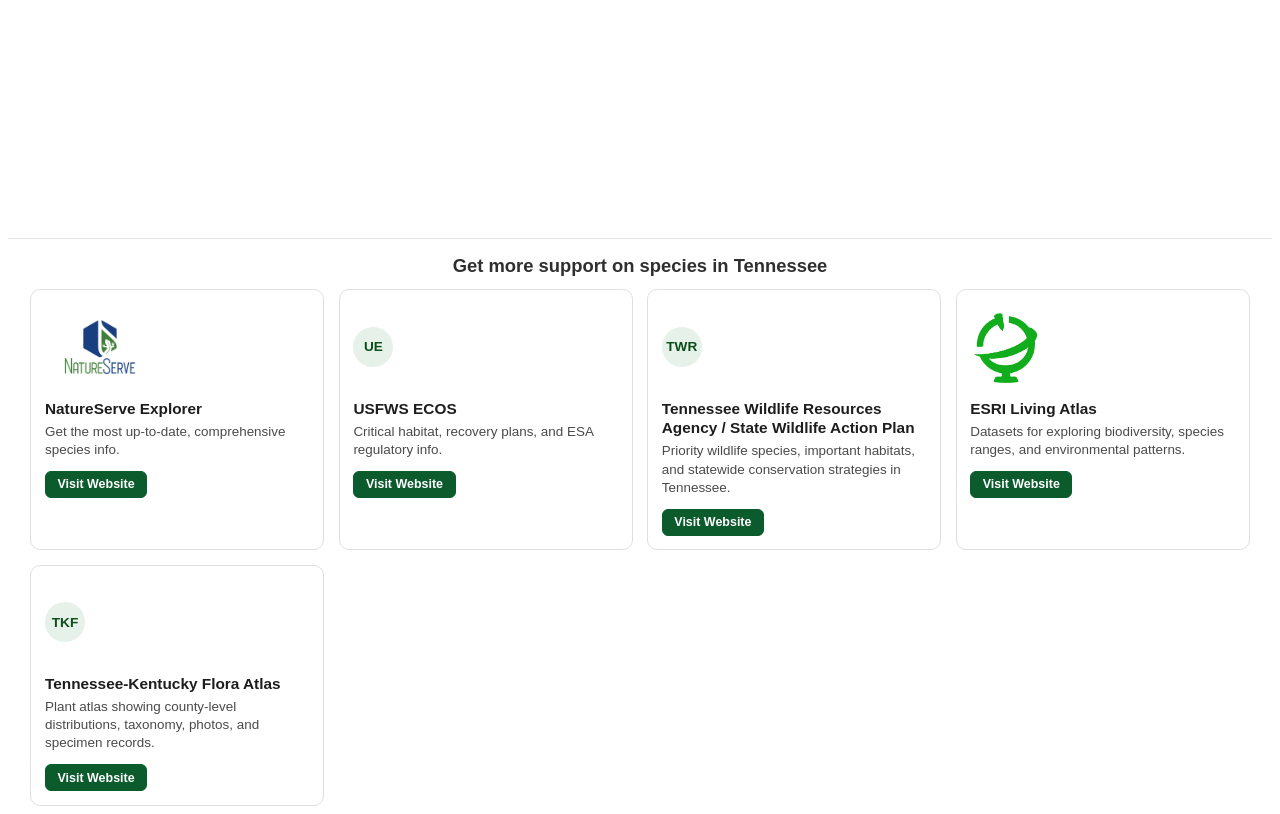
==== commit 420fb3f8: "Refine resource links and improve card layout polish. This updates external resource logo sources, a" ====
--- a/index.html
+++ b/index.html
@@ -53,7 +53,10 @@
           </div>
           <div class="portal-info-col">
             <h2>Additional resources</h2>
-            <p>Learn more about a species and how you can support beneath the species list.</p>
+            <p>
+              Find out more about species with more resources.
+              <a class="portal-jump-link" href="#resources-section" aria-label="Jump to additional resources section">↓</a>
+            </p>
           </div>
         </div>
       </section>
@@ -88,7 +91,7 @@
       </section>
 
       <section id="resources-section" class="resource-strip-section resources-standalone" aria-label="Additional biodiversity resources">
-        <h2 class="resource-strip-title">Additional biodiversity resources</h2>
+        <h2 class="resource-strip-title">Get more support on species in Tennessee</h2>
         <div class="resource-strip" id="resourceStrip"></div>
       </section>
     </div>
--- a/styles/main.css
+++ b/styles/main.css
@@ -11,6 +11,35 @@
   padding: 0;
   margin: 0;
 }
+
+@keyframes lift-fade-in {
+  from {
+    opacity: 0;
+    transform: translateY(18px);
+  }
+  to {
+    opacity: 1;
+    transform: translateY(0);
+  }
+}
+
+.species-explorer .portal-top-row,
+.species-explorer .portal-main-row,
+.species-explorer .portal-divider,
+.species-explorer .portal-info-row,
+.species-explorer .search-area-frame,
+.species-explorer .resource-strip-section {
+  opacity: 0;
+  transform: translateY(18px);
+  animation: lift-fade-in 850ms ease-out forwards;
+}
+
+.species-explorer .portal-top-row { animation-delay: 60ms; }
+.species-explorer .portal-main-row { animation-delay: 140ms; }
+.species-explorer .portal-divider { animation-delay: 220ms; }
+.species-explorer .portal-info-row { animation-delay: 300ms; }
+.species-explorer .search-area-frame { animation-delay: 380ms; }
+.species-explorer .resource-strip-section { animation-delay: 460ms; }
 
 .species-explorer .portal-header {
   width: 100%;
@@ -143,6 +172,19 @@
   color: #454545;
 }
 
+.species-explorer .portal-jump-link {
+  display: inline-block;
+  margin-left: 0.3rem;
+  color: inherit;
+  text-decoration: none;
+  font-weight: 600;
+}
+
+.species-explorer .portal-jump-link:hover,
+.species-explorer .portal-jump-link:focus-visible {
+  text-decoration: underline;
+}
+
 .species-explorer .portal-info-icon-col {
   display: flex;
   align-items: flex-start;
@@ -201,6 +243,7 @@
   padding: 0.85rem;
   display: flex;
   flex-direction: column;
+  animation: lift-fade-in 700ms ease-out both;
 }
 
 .species-explorer .resource-logo {
@@ -208,24 +251,24 @@
   height: 86px;
   display: flex;
   align-items: center;
-  justify-content: center;
+  justify-content: flex-start;
   margin-bottom: 0.55rem;
 }
 
 .species-explorer .resource-logo img {
-  max-height: 86px;
-  max-width: 100%;
-  width: auto;
+  width: 72px;
+  height: 86px;
+  max-width: none;
+  max-height: none;
   object-fit: contain;
   background: transparent;
-}
-
-.species-explorer .resource-logo img[src*="TWRA-logo_100x100"] {
-  width: 37px;
-  height: 44px;
-  max-width: none;
-  max-height: none;
-  mix-blend-mode: screen;
+  mix-blend-mode: normal;
+  opacity: 1;
+}
+
+.species-explorer .resource-card[data-platform*="NatureServe"] .resource-logo img {
+  width: 110px;
+  height: 86px;
 }
 
 .species-explorer .resource-logo-fallback {
@@ -468,27 +511,34 @@
   text-align: left;
   display: flex;
   flex-direction: column;
-  gap: 0.55rem;
+  gap: 0.65rem;
+  animation: lift-fade-in 700ms ease-out both;
+}
+
+.species-explorer .species-card:nth-child(odd),
+.species-explorer .resource-card:nth-child(odd) {
+  animation-delay: 90ms;
 }
 
 .species-explorer .species-card-header {
   display: grid;
-  grid-template-columns: 1fr 112px;
+  grid-template-columns: 1fr 136px;
   align-items: start;
-  gap: 0.6rem;
+  gap: 0.7rem;
+  margin-bottom: 0.7rem;
 }
 
 .species-explorer .species-img {
   width: 100%;
-  aspect-ratio: 1 / 1;
+  aspect-ratio: 16 / 10;
   border-radius: 6px;
   overflow: hidden;
   background: #ffffff;
   display: flex;
-  align-items: center;
-  justify-content: center;
+  align-items: flex-start;
+  justify-content: flex-start;
   margin-bottom: 0;
-  margin-top: -2px;
+  margin-top: 0;
   font-size: 0.72rem;
   color: #6a6a6a;
   align-self: start;
@@ -498,10 +548,12 @@
   width: 100%;
   height: 100%;
   object-fit: cover;
+  object-position: top center;
   display: block;
-}
-
-.species-explorer .species-card img {
+  border-radius: 6px;
+}
+
+.species-explorer .species-card > img {
   width: 100%;
   height: auto;
   border-radius: 4px;
@@ -523,7 +575,7 @@
 }
 
 .species-explorer .species-scientific {
-  margin: 0.22rem 0 0;
+  margin: 0.18rem 0 0;
   font-size: 0.84rem;
   line-height: 1.12;
   font-style: italic;
@@ -531,14 +583,14 @@
 }
 
 .species-explorer .species-group-fine {
-  margin: 0.32rem 0 0;
+  margin: 0.24rem 0 0;
   font-size: 0.7rem;
   line-height: 1.1;
   color: #555;
 }
 
 .species-explorer .species-meta-row {
-  margin-top: 0.48rem;
+  margin-top: 0.4rem;
   display: flex;
   flex-wrap: wrap;
   gap: 0.28rem;
@@ -576,7 +628,8 @@
 
 .species-explorer .species-details {
   display: grid;
-  gap: 0.45rem;
+  gap: 0.5rem;
+  margin-top: 0.08rem;
 }
 
 .species-explorer .species-detail-item h4 {
@@ -634,6 +687,21 @@
   margin: 0 12px;
 }
 
+@media (prefers-reduced-motion: reduce) {
+  .species-explorer .portal-top-row,
+  .species-explorer .portal-main-row,
+  .species-explorer .portal-divider,
+  .species-explorer .portal-info-row,
+  .species-explorer .search-area-frame,
+  .species-explorer .resource-strip-section,
+  .species-explorer .species-card,
+  .species-explorer .resource-card {
+    animation: none !important;
+    opacity: 1 !important;
+    transform: none !important;
+  }
+}
+
 @media (max-width: 1200px) {
   .species-explorer .portal-header {
     padding-left: 1rem;
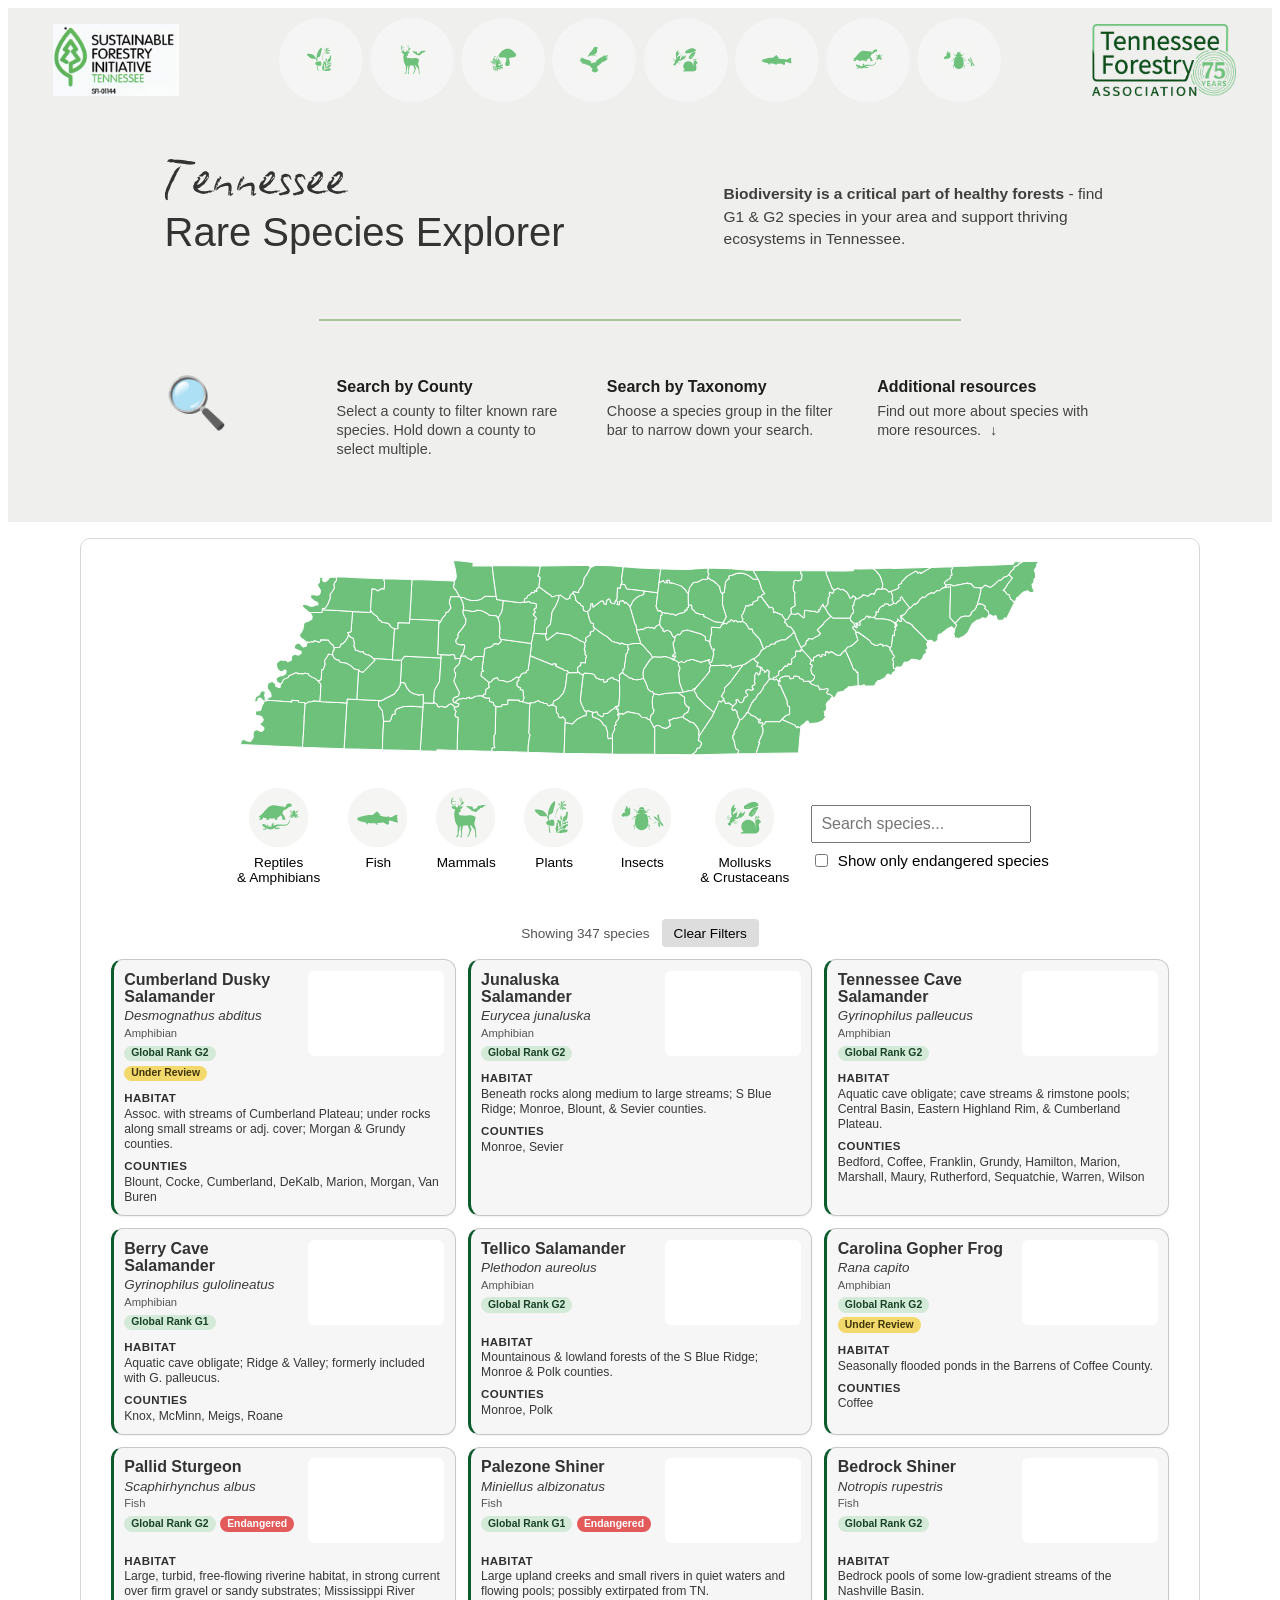
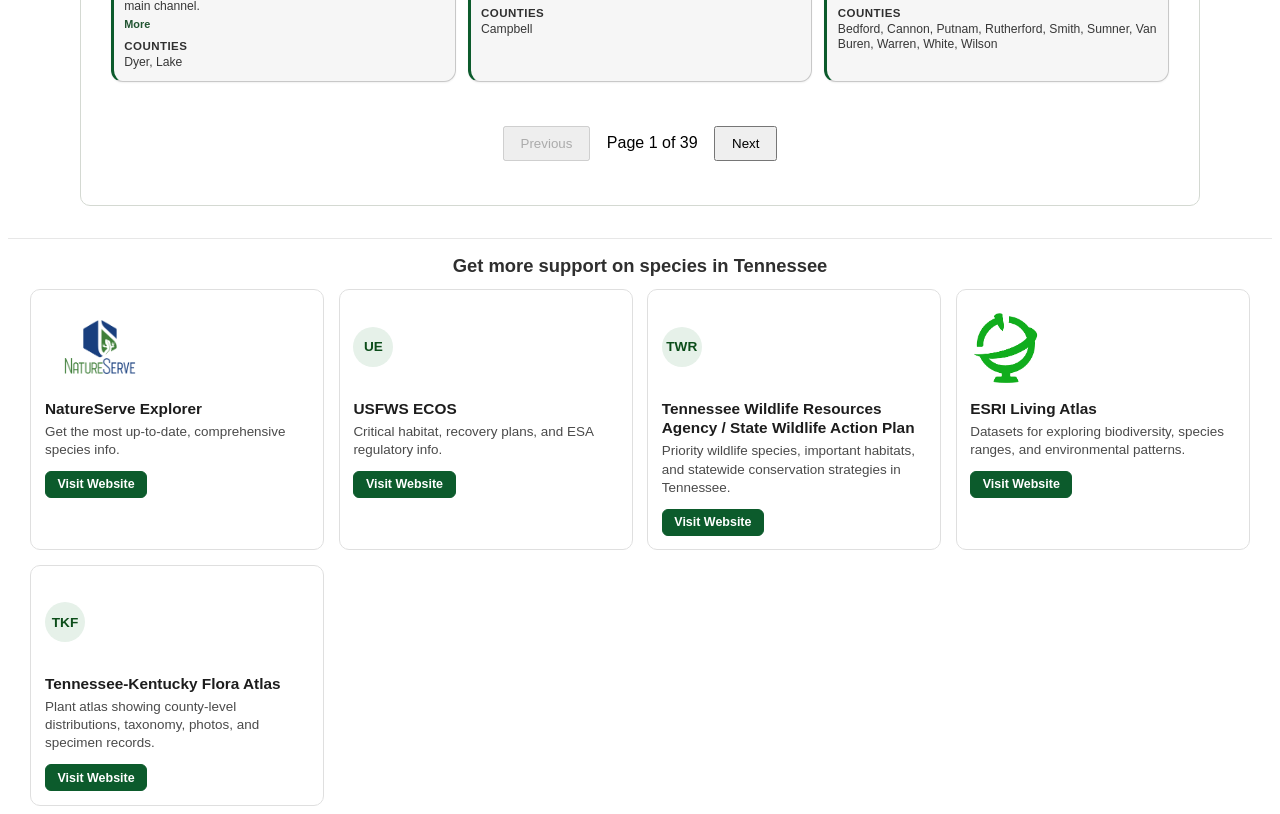
==== commit ab29c658: "Polish header copy and improve county tooltip behavior. This updates the homepage intro wording and " ====
--- a/index.html
+++ b/index.html
@@ -32,8 +32,8 @@
             <h1 class="portal-title">Rare Species Explorer</h1>
           </div>
           <p class="portal-main-description">
-            Find rare and endangered species in your area! Take care of our forests by supporting biodiversity.
-            Loggers, landowners, and Tennesseans know what could be on your land and get additional resources.
+            <strong>Biodiversity is a critical part of healthy forests</strong> - find G1 &amp; G2 species in
+            your area and support thriving ecosystems in Tennessee.
           </p>
         </div>
 
--- a/styles/main.css
+++ b/styles/main.css
@@ -334,7 +334,7 @@
 }
 
 .species-explorer .county-tooltip {
-  position: absolute;
+  position: fixed;
   background-color: #ffffff;
   border: 1px solid #aaa;
   padding: 4px 8px;
@@ -343,6 +343,7 @@
   display: none;
   z-index: 10;
   box-shadow: 0 2px 6px rgba(0, 0, 0, 0.2);
+  white-space: nowrap;
 }
 
 .species-explorer .svg-county:hover {
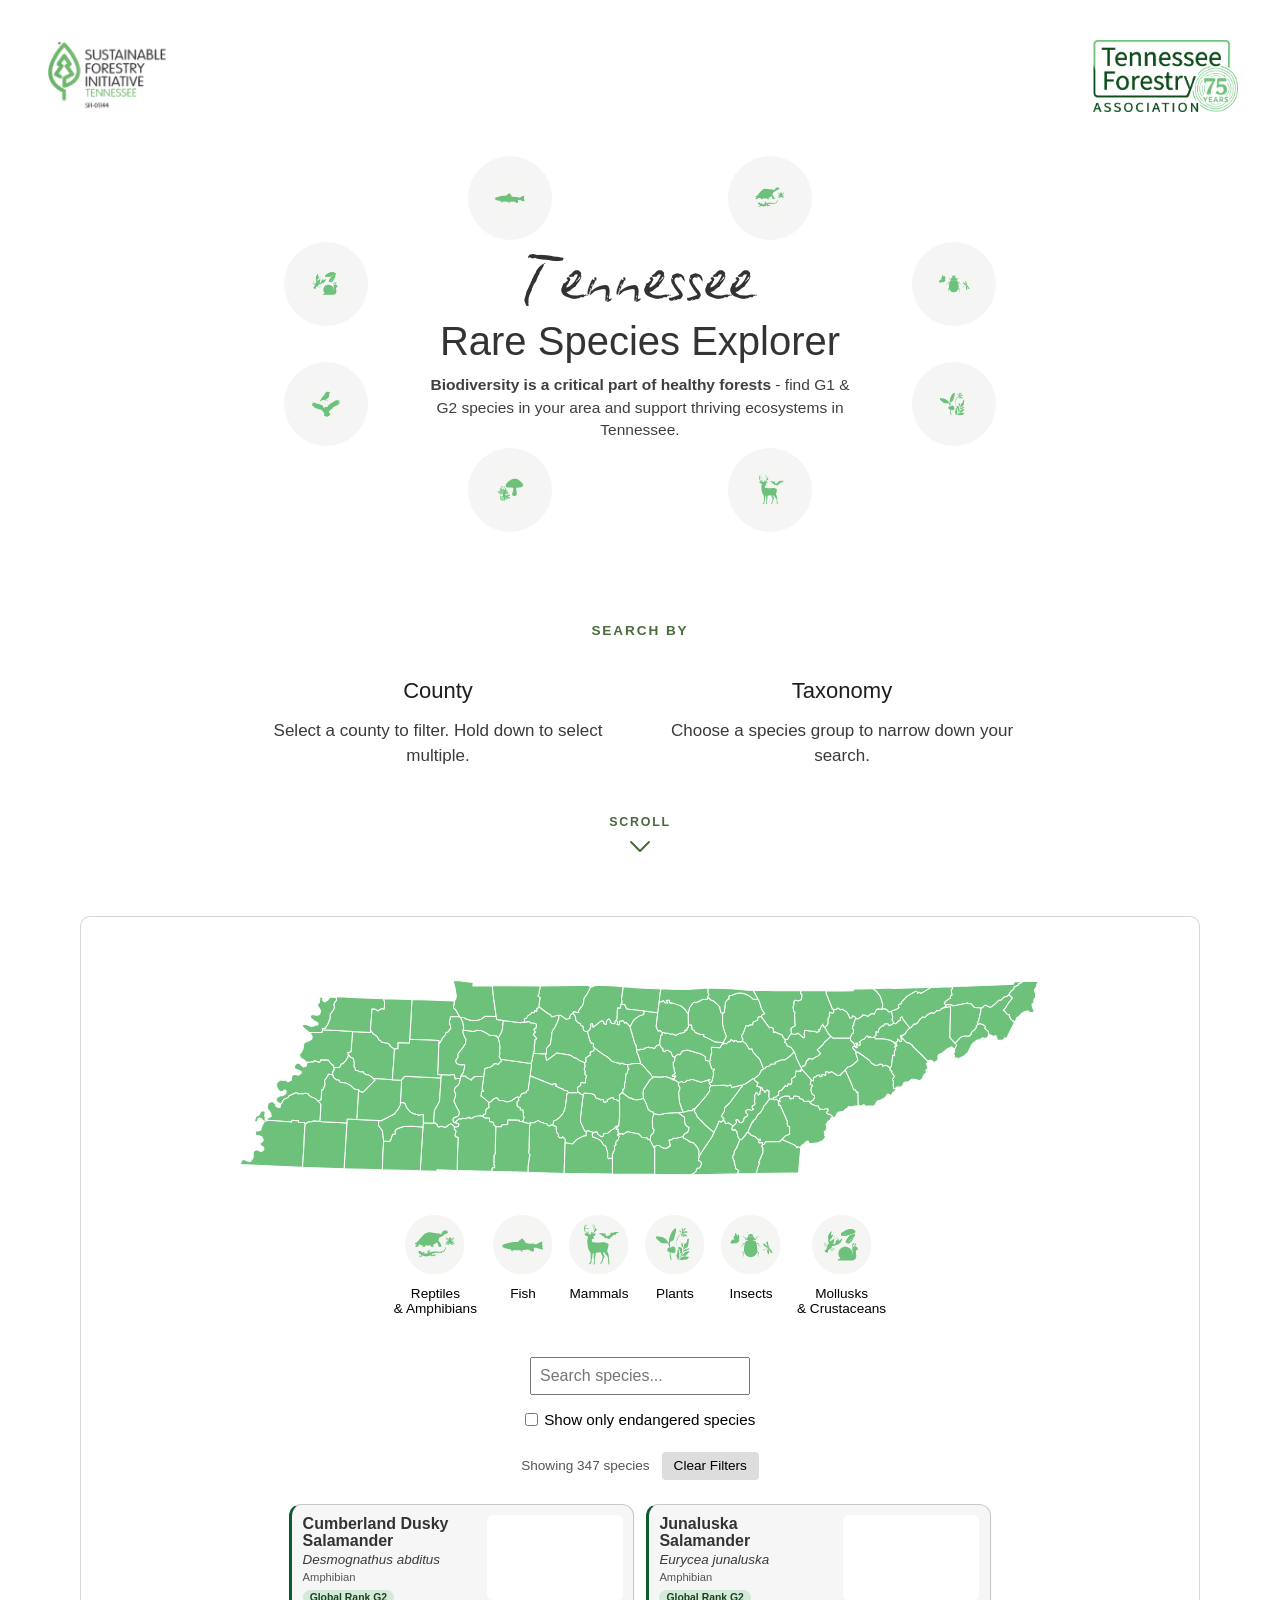
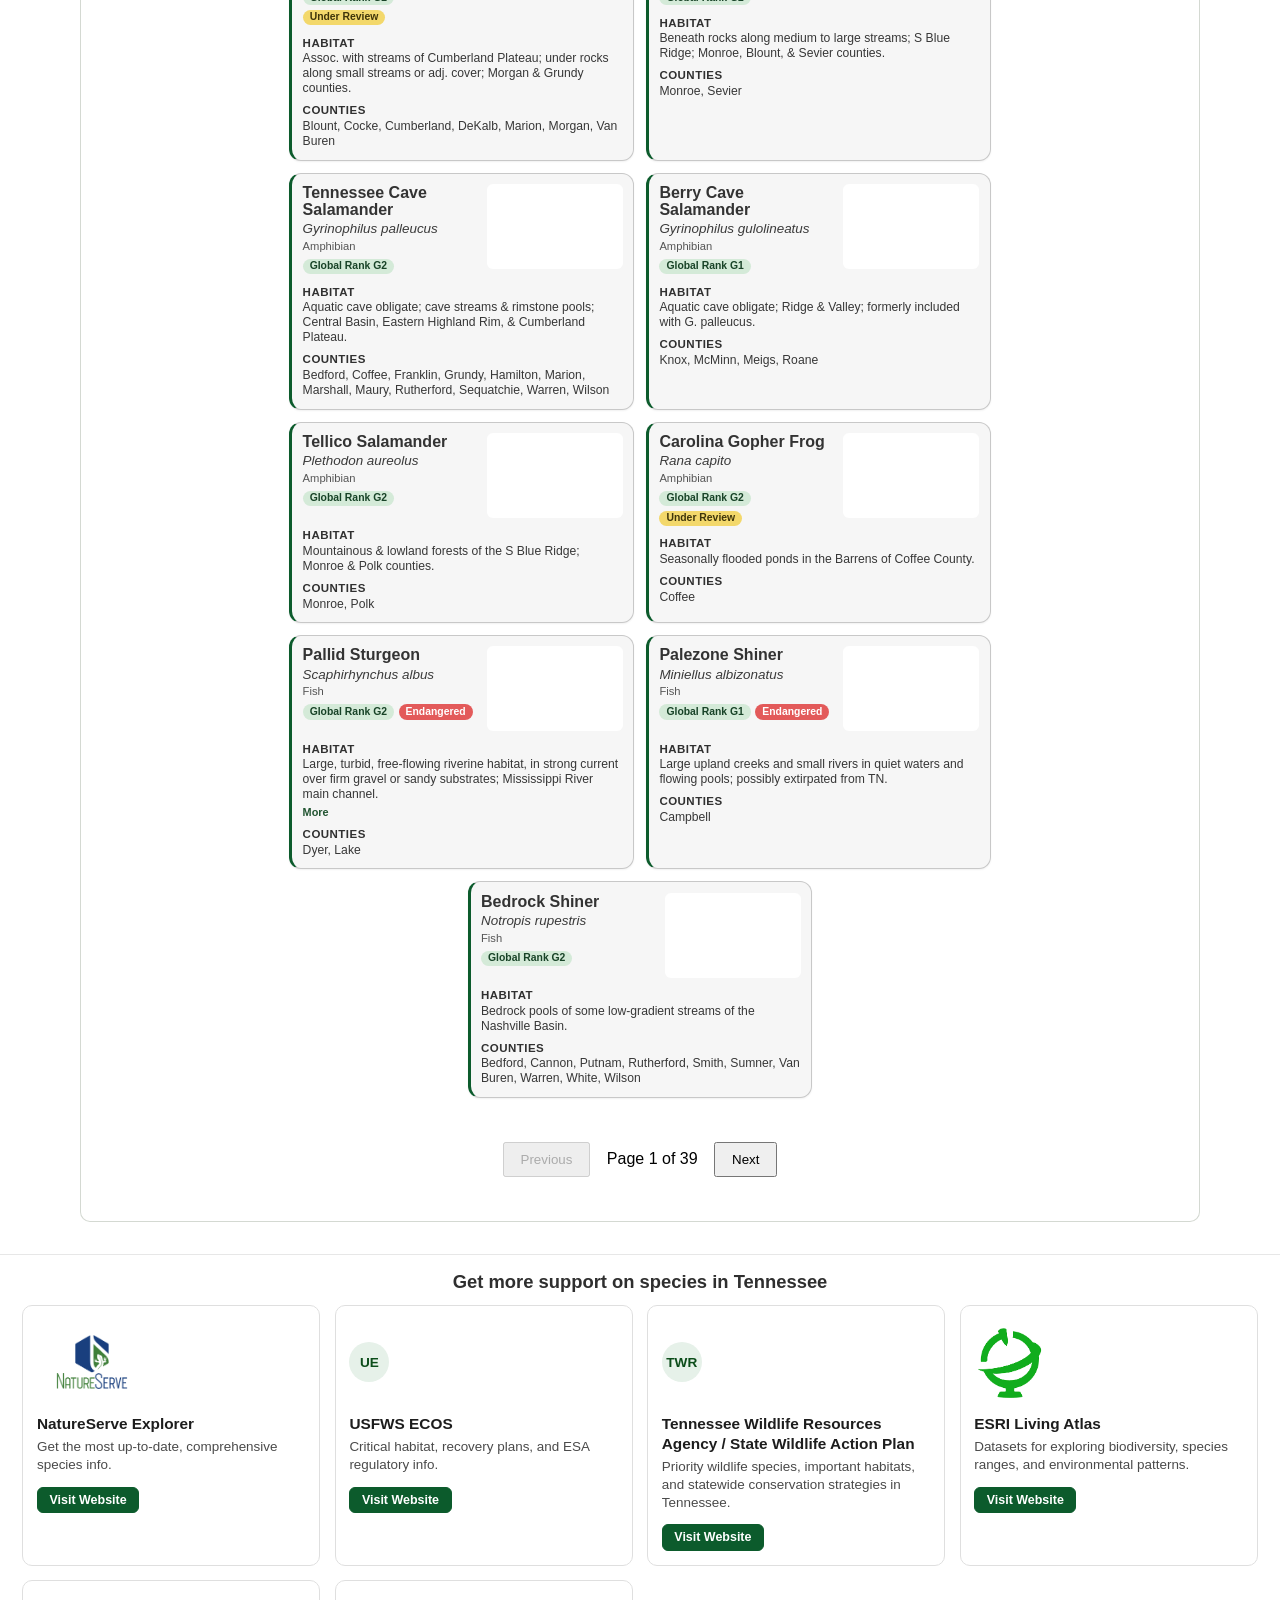
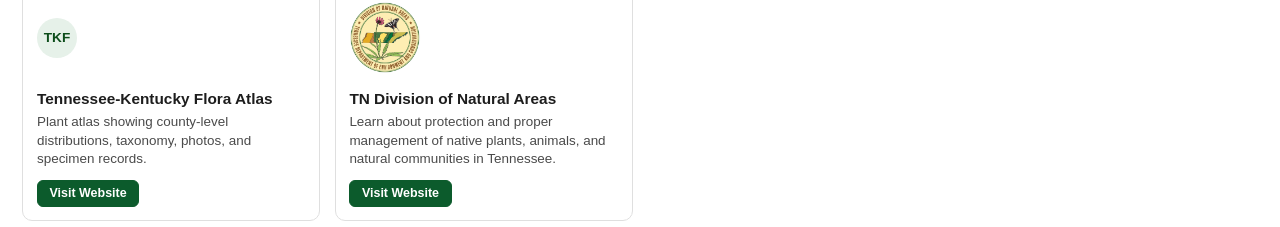
==== commit e6b9900e: "Redesign hero and tighten mobile layout. Full-viewport hero with logos, centered title ringed by spe" ====
--- a/index.html
+++ b/index.html
@@ -10,58 +10,55 @@
     <div class="species-explorer">
       <section class="portal-header" aria-label="Rare Species Explorer introduction">
         <div class="portal-top-row">
-          <img class="portal-logo portal-logo-left" src="assets/header-logos/sfi-logo.png" alt="Sustainable Forestry Initiative Tennessee logo" />
-
-          <div class="portal-icon-row" aria-label="Species icon row">
-            <span class="portal-icon-badge"><img src="assets/icons/plants.svg" alt="Plants" /></span>
-            <span class="portal-icon-badge"><img src="assets/icons/mammals.svg" alt="Mammals" /></span>
-            <span class="portal-icon-badge"><img src="assets/icons/lichens-fungi.svg" alt="Lichens and Fungi" /></span>
-            <span class="portal-icon-badge"><img src="assets/icons/birds.svg" alt="Birds" /></span>
-            <span class="portal-icon-badge"><img src="assets/icons/mollusks-crustaceans.svg" alt="Mollusks and Crustaceans" /></span>
-            <span class="portal-icon-badge"><img src="assets/icons/fish.svg" alt="Fish" /></span>
-            <span class="portal-icon-badge"><img src="assets/icons/reptiles-amphibians.svg" alt="Reptiles and Amphibians" /></span>
-            <span class="portal-icon-badge"><img src="assets/icons/insects.svg" alt="Insects" /></span>
-          </div>
-
+          <img class="portal-logo portal-logo-left" src="assets/header-logos/sfi-tennessee-logo.png" alt="Sustainable Forestry Initiative Tennessee logo" />
           <img class="portal-logo portal-logo-right" src="assets/header-logos/tfa75-logo.png" alt="Tennessee Forestry Association logo" />
         </div>
 
-        <div class="portal-main-row">
-          <div class="portal-main-title">
+        <div class="portal-hero">
+          <div class="portal-icon-ring" aria-label="Species groups">
+            <span class="portal-icon-badge" style="--i: 0"><img src="assets/icons/plants.svg" alt="Plants" /></span>
+            <span class="portal-icon-badge" style="--i: 1"><img src="assets/icons/mammals.svg" alt="Mammals" /></span>
+            <span class="portal-icon-badge" style="--i: 2"><img src="assets/icons/lichens-fungi.svg" alt="Lichens and Fungi" /></span>
+            <span class="portal-icon-badge" style="--i: 3"><img src="assets/icons/birds.svg" alt="Birds" /></span>
+            <span class="portal-icon-badge" style="--i: 4"><img src="assets/icons/mollusks-crustaceans.svg" alt="Mollusks and Crustaceans" /></span>
+            <span class="portal-icon-badge" style="--i: 5"><img src="assets/icons/fish.svg" alt="Fish" /></span>
+            <span class="portal-icon-badge" style="--i: 6"><img src="assets/icons/reptiles-amphibians.svg" alt="Reptiles and Amphibians" /></span>
+            <span class="portal-icon-badge" style="--i: 7"><img src="assets/icons/insects.svg" alt="Insects" /></span>
+          </div>
+
+          <div class="portal-hero-text">
             <p class="tennessee-script">Tennessee</p>
             <h1 class="portal-title">Rare Species Explorer</h1>
-          </div>
-          <p class="portal-main-description">
-            <strong>Biodiversity is a critical part of healthy forests</strong> - find G1 &amp; G2 species in
-            your area and support thriving ecosystems in Tennessee.
-          </p>
-        </div>
-
-        <div class="portal-divider"></div>
-
-        <div class="portal-info-row">
-          <div class="portal-info-icon-col">
-            <span class="portal-search-icon" aria-hidden="true">&#128269;</span>
-          </div>
-          <div class="portal-info-col">
-            <h2>Search by County</h2>
-            <p>Select a county to filter known rare species. Hold down a county to select multiple.</p>
-          </div>
-          <div class="portal-info-col">
-            <h2>Search by Taxonomy</h2>
-            <p>Choose a species group in the filter bar to narrow down your search.</p>
-          </div>
-          <div class="portal-info-col">
-            <h2>Additional resources</h2>
-            <p>
-              Find out more about species with more resources.
-              <a class="portal-jump-link" href="#resources-section" aria-label="Jump to additional resources section">↓</a>
+            <p class="portal-main-description">
+              <strong>Biodiversity is a critical part of healthy forests</strong> - find G1 &amp; G2 species in
+              your area and support thriving ecosystems in Tennessee.
             </p>
           </div>
         </div>
+
+        <div class="portal-search-intro">
+          <div class="portal-info-row">
+            <h2 class="portal-info-title">Search by</h2>
+            <div class="portal-info-cols">
+              <div class="portal-info-col">
+                <h3>County</h3>
+                <p>Select a county to filter. Hold down to select multiple.</p>
+              </div>
+              <div class="portal-info-col">
+                <h3>Taxonomy</h3>
+                <p>Choose a species group to narrow down your search.</p>
+              </div>
+            </div>
+          </div>
+
+          <a class="scroll-cue scroll-cue-hero" href="#search-area" aria-label="Scroll down to the species map">
+            <span class="scroll-cue-label">Scroll</span>
+            <svg class="scroll-cue-arrow" viewBox="0 0 20 11" aria-hidden="true"><path d="M1 1l9 9 9-9" /></svg>
+          </a>
+        </div>
       </section>
 
-      <section class="search-area-frame" aria-label="Species search area">
+      <section id="search-area" class="search-area-frame" aria-label="Species search area">
         <div id="map-container"></div>
         <div id="tooltip" class="county-tooltip"></div>
         <div class="filter-controls-row">
@@ -90,6 +87,11 @@
         </div>
       </section>
 
+      <a class="scroll-cue scroll-cue-resources" id="resourcesCue" href="#resources-section" aria-label="Scroll down to additional resources">
+        <span class="scroll-cue-label">Resources</span>
+        <svg class="scroll-cue-arrow" viewBox="0 0 20 11" aria-hidden="true"><path d="M1 1l9 9 9-9" /></svg>
+      </a>
+
       <section id="resources-section" class="resource-strip-section resources-standalone" aria-label="Additional biodiversity resources">
         <h2 class="resource-strip-title">Get more support on species in Tennessee</h2>
         <div class="resource-strip" id="resourceStrip"></div>
--- a/styles/main.css
+++ b/styles/main.css
@@ -5,6 +5,14 @@
   font-display: swap;
 }
 
+html {
+  scroll-behavior: smooth;
+}
+
+body {
+  margin: 0;
+}
+
 .species-explorer {
   font-family: "Source Sans", sans-serif;
   background-color: #ffffff;
@@ -23,10 +31,31 @@
   }
 }
 
+@keyframes scroll-cue-bounce {
+  0%,
+  100% {
+    transform: translateY(0);
+  }
+  50% {
+    transform: translateY(6px);
+  }
+}
+
+@keyframes badge-pop {
+  from {
+    opacity: 0;
+    transform: scale(0.6);
+  }
+  to {
+    opacity: 1;
+    transform: scale(1);
+  }
+}
+
 .species-explorer .portal-top-row,
-.species-explorer .portal-main-row,
-.species-explorer .portal-divider,
+.species-explorer .portal-hero-text,
 .species-explorer .portal-info-row,
+.species-explorer .scroll-cue-hero,
 .species-explorer .search-area-frame,
 .species-explorer .resource-strip-section {
   opacity: 0;
@@ -35,25 +64,95 @@
 }
 
 .species-explorer .portal-top-row { animation-delay: 60ms; }
-.species-explorer .portal-main-row { animation-delay: 140ms; }
-.species-explorer .portal-divider { animation-delay: 220ms; }
-.species-explorer .portal-info-row { animation-delay: 300ms; }
+.species-explorer .portal-hero-text { animation-delay: 140ms; }
+.species-explorer .portal-info-row { animation-delay: 220ms; }
+.species-explorer .scroll-cue-hero { animation-delay: 900ms; }
 .species-explorer .search-area-frame { animation-delay: 380ms; }
 .species-explorer .resource-strip-section { animation-delay: 460ms; }
 
 .species-explorer .portal-header {
+  position: relative;
   width: 100%;
+  min-height: 100vh;
+  min-height: 100svh;
   margin: 0;
-  padding: 0.65rem 1.6rem 0.8rem;
+  padding: 0;
   box-sizing: border-box;
-  background: #efefed;
+  background: #ffffff;
+  display: flex;
+  flex-direction: column;
 }
 
 .species-explorer .portal-top-row {
   display: grid;
-  grid-template-columns: 165px 1fr 165px;
+  grid-template-columns: 165px 165px;
+  justify-content: space-between;
   align-items: center;
   gap: 1.1rem;
+  padding: 40px 32px 0;
+  margin-bottom: 32px;
+}
+
+.species-explorer .scroll-cue {
+  left: 0;
+  right: 0;
+  width: max-content;
+  margin: 0 auto;
+  display: flex;
+  flex-direction: column;
+  align-items: center;
+  gap: 12px;
+  color: #4a6b3d;
+  text-decoration: none;
+  font-size: 0.78rem;
+  font-weight: 600;
+  line-height: 1;
+  letter-spacing: 0.14em;
+  text-transform: uppercase;
+}
+
+.species-explorer .scroll-cue-arrow {
+  display: block;
+  width: 20px;
+  height: 11px;
+  overflow: visible;
+  fill: none;
+  stroke: currentColor;
+  stroke-width: 2;
+  stroke-linecap: round;
+  stroke-linejoin: round;
+  animation: scroll-cue-bounce 1.6s ease-in-out infinite;
+}
+
+.species-explorer .scroll-cue:hover,
+.species-explorer .scroll-cue:focus-visible {
+  color: #0c5b2c;
+}
+
+.species-explorer .scroll-cue-hero {
+  margin-top: 48px;
+}
+
+.species-explorer .scroll-cue-resources {
+  position: fixed;
+  bottom: 1.25rem;
+  z-index: 5;
+  flex-direction: row;
+  gap: 10px;
+  padding: 0.7rem 1.1rem;
+  border-radius: 999px;
+  background: rgba(255, 255, 255, 0.94);
+  box-shadow: 0 2px 10px rgba(0, 0, 0, 0.12);
+  opacity: 0;
+  transform: translateY(10px);
+  pointer-events: none;
+  transition: opacity 300ms ease, transform 300ms ease;
+}
+
+.species-explorer .scroll-cue-resources.is-visible {
+  opacity: 1;
+  transform: translateY(0);
+  pointer-events: auto;
 }
 
 .species-explorer .portal-logo {
@@ -66,56 +165,59 @@
   justify-self: end;
 }
 
-.species-explorer .portal-icon-row {
-  display: flex;
-  align-items: center;
-  justify-content: center;
-  gap: 0.45rem;
-  flex-wrap: nowrap;
+.species-explorer .portal-hero {
+  --badge: 84px;
+  --rx: min(340px, 50vw - 60px);
+  --ry: clamp(158px, (100svh - 640px) / 2, 190px);
+  position: relative;
   width: 100%;
-  max-width: 1340px;
-  min-height: 72px;
+  height: calc(2 * var(--ry) + var(--badge));
+  margin: auto 0;
+  padding: 0 32px;
+  box-sizing: border-box;
+  display: grid;
+  place-items: center;
+}
+
+.species-explorer .portal-icon-ring {
+  position: absolute;
+  inset: 0;
 }
 
 .species-explorer .portal-icon-badge {
-  width: 84px;
-  height: 84px;
-  flex: 0 0 84px;
+  --angle: calc(22.5deg + var(--i) * 45deg);
+  position: absolute;
+  left: calc(50% + cos(var(--angle)) * var(--rx));
+  top: calc(50% + sin(var(--angle)) * var(--ry));
+  width: var(--badge);
+  height: var(--badge);
+  margin: calc(var(--badge) / -2) 0 0 calc(var(--badge) / -2);
   border-radius: 50%;
   background: #f4f5f4;
   display: inline-flex;
   align-items: center;
   justify-content: center;
+  opacity: 0;
+  animation: badge-pop 600ms ease-out forwards;
+  animation-delay: calc(300ms + var(--i) * 70ms);
 }
 
 .species-explorer .portal-icon-badge img {
-  width: 44px;
-  height: 44px;
+  width: 52%;
+  height: 52%;
   object-fit: contain;
 }
 
-.species-explorer .portal-main-row {
-  margin: 0 auto;
-  width: min(951px, 100%);
-  max-width: 980px;
-  display: grid;
-  grid-template-columns: 1.03fr 1fr;
-  gap: 0;
-  padding-top: 14px;
-  padding-bottom: 14px;
-  padding-left: 0;
-  padding-right: 0;
-  overflow: hidden;
-  vertical-align: bottom;
-  align-items: end;
+.species-explorer .portal-hero-text {
+  position: relative;
+  max-width: 420px;
+  text-align: center;
 }
 
 .species-explorer .tennessee-script {
   margin: 0;
   font-family: "Biro Script", cursive;
-  font-size: 60px;
-  width: 559px;
-  padding-top: 36px;
+  font-size: 76px;
   line-height: 0.95;
   color: #323232;
 }
@@ -129,72 +231,54 @@
 }
 
 .species-explorer .portal-main-description {
-  margin: 0;
+  margin: 0.9rem 0 0;
   font-size: 0.97rem;
   line-height: 1.45;
   color: #3f3f3f;
-  align-self: end;
-}
-
-.species-explorer .portal-divider {
-  width: 53%;
-  margin: 1.55rem auto 0.45rem;
-  border-bottom: 2px solid #a8c29c;
-  padding-top: 15px;
-  padding-bottom: 15px;
-  vertical-align: middle;
+}
+
+.species-explorer .portal-search-intro {
+  padding: 80px 32px 64px;
+  text-align: center;
 }
 
 .species-explorer .portal-info-row {
+  width: min(760px, 100%);
+  margin: 0 auto;
+}
+
+.species-explorer .portal-info-title {
+  display: flex;
+  justify-content: center;
+  align-items: center;
+  margin: 0 0 40px;
+  font-size: 0.85rem;
+  font-weight: 700;
+  line-height: 1;
+  letter-spacing: 0.14em;
+  text-transform: uppercase;
+  color: #4a6b3d;
+}
+
+.species-explorer .portal-info-cols {
   display: grid;
-  grid-template-columns: 140px repeat(3, minmax(0, 1fr));
-  padding: 49px 131px;
-  box-sizing: border-box;
-  column-gap: 2rem;
-  row-gap: 0;
-  align-items: start;
-}
-
-.species-explorer .portal-info-col h2 {
-  margin: 0 0 0.4rem;
-  font-size: 16px;
-  line-height: 1.1;
+  grid-template-columns: 1fr 1fr;
+  column-gap: 48px;
+}
+
+.species-explorer .portal-info-col h3 {
+  margin: 0 0 16px;
+  font-size: 1.375rem;
+  line-height: 1.15;
   color: #1e1e1e;
-  font-weight: 600;
-  width: 100%;
-  max-width: 362px;
+  font-weight: 400;
 }
 
 .species-explorer .portal-info-col p {
   margin: 0;
-  font-size: 0.9rem;
-  line-height: 1.35;
-  color: #454545;
-}
-
-.species-explorer .portal-jump-link {
-  display: inline-block;
-  margin-left: 0.3rem;
-  color: inherit;
-  text-decoration: none;
-  font-weight: 600;
-}
-
-.species-explorer .portal-jump-link:hover,
-.species-explorer .portal-jump-link:focus-visible {
-  text-decoration: underline;
-}
-
-.species-explorer .portal-info-icon-col {
-  display: flex;
-  align-items: flex-start;
-  justify-content: flex-start;
-}
-
-.species-explorer .portal-search-icon {
-  font-size: 3.15rem;
-  line-height: 1;
-  color: #f0bc57;
+  font-size: 1.0625rem;
+  line-height: 1.45;
+  color: #3a3a3a;
 }
 
 
@@ -209,12 +293,12 @@
 .species-explorer .search-area-frame {
   width: calc(100% - 2rem);
   max-width: 1120px;
-  margin: 1rem auto 0;
-  border: 1px solid #d4d9d2;
+  margin: 0 auto;
+  box-shadow: inset 0 0 0 1px #d4d9d2;
   border-radius: 10px;
   background: #ffffff;
   box-sizing: border-box;
-  padding: 0.35rem 0.4rem 0.8rem;
+  padding: 64px 32px 0.8rem;
 }
 
 .species-explorer .resource-strip-section.resources-standalone {
@@ -323,7 +407,7 @@
   position: relative;
   width: 100%;
   max-width: 800px;
-  margin: 1rem auto;
+  margin: 0 auto;
   padding-top: 0;
 }
 
@@ -359,17 +443,18 @@
   display: flex;
   flex-wrap: wrap;
   justify-content: center;
-  gap: 1rem;
-  padding: 1rem;
+  gap: 32px 1rem;
+  padding: 0;
   background-color: #ffffff;
 }
 
 .species-explorer .filter-controls-row {
   display: flex;
+  flex-direction: column;
   align-items: center;
   justify-content: center;
-  flex-wrap: wrap;
-  gap: 1rem;
+  gap: 40px;
+  margin-top: 40px;
 }
 
 .species-explorer .filter-controls-row .filter-bar {
@@ -388,8 +473,8 @@
 .species-explorer #search-tools {
   flex-direction: column;
   flex-wrap: nowrap;
-  align-items: flex-start;
-  gap: 0.55rem;
+  align-items: center;
+  gap: 16px;
   padding: 0;
 }
 
@@ -397,6 +482,7 @@
   display: flex;
   flex-direction: column;
   align-items: center;
+  padding: 0;
   border: none;
   background: none;
   cursor: pointer;
@@ -418,7 +504,7 @@
 }
 
 .species-explorer .filter-label {
-  margin-top: 0.5rem;
+  margin-top: 12px;
   font-size: 0.85rem;
   text-align: center;
   line-height: 1.1;
@@ -453,6 +539,10 @@
   display: flex;
   align-items: center;
   gap: 0.4rem;
+}
+
+.species-explorer #search-tools .endangered-filter input {
+  margin: 0;
 }
 
 .species-explorer #search-tools .endangered-filter label {
@@ -471,12 +561,14 @@
 .species-explorer .results-summary {
   display: flex;
   justify-content: center;
-  align-items: center;
-  gap: 0.75rem;
-  margin-top: 1rem;
+  align-items: stretch;
+  gap: 12px;
+  margin-top: 24px;
 }
 
 .species-explorer #resultsCount {
+  display: flex;
+  align-items: center;
   text-align: left;
   font-size: 0.85rem;
   color: #555;
@@ -497,7 +589,7 @@
   flex-wrap: wrap;
   justify-content: center;
   gap: 0.75rem;
-  padding: 0.75rem;
+  padding: 24px 0 0.75rem;
 }
 
 .species-explorer .species-card {
@@ -529,6 +621,10 @@
   margin-bottom: 0.7rem;
 }
 
+.species-explorer .species-expand {
+  display: none;
+}
+
 .species-explorer .species-img {
   width: 100%;
   aspect-ratio: 16 / 10;
@@ -689,10 +785,15 @@
 }
 
 @media (prefers-reduced-motion: reduce) {
+  html {
+    scroll-behavior: auto;
+  }
+
   .species-explorer .portal-top-row,
-  .species-explorer .portal-main-row,
-  .species-explorer .portal-divider,
+  .species-explorer .portal-hero-text,
+  .species-explorer .portal-icon-badge,
   .species-explorer .portal-info-row,
+  .species-explorer .scroll-cue-hero,
   .species-explorer .search-area-frame,
   .species-explorer .resource-strip-section,
   .species-explorer .species-card,
@@ -701,105 +802,57 @@
     opacity: 1 !important;
     transform: none !important;
   }
+
+  .species-explorer .scroll-cue-arrow {
+    animation: none;
+  }
+
+  .species-explorer .scroll-cue-resources {
+    transition: none;
+  }
 }
 
 @media (max-width: 1200px) {
-  .species-explorer .portal-header {
-    padding-left: 1rem;
-    padding-right: 1rem;
-  }
-
   .species-explorer .portal-top-row {
-    grid-template-columns: 135px 1fr 135px;
-    gap: 0.75rem;
-  }
-
-  .species-explorer .portal-icon-row {
-    gap: 0.35rem;
-  }
-
-  .species-explorer .portal-icon-badge {
-    width: 72px;
-    height: 72px;
-    flex: 0 0 72px;
-  }
-
-  .species-explorer .portal-icon-badge img {
-    width: 38px;
-    height: 38px;
-  }
-
-  .species-explorer .portal-main-row {
-    width: min(951px, 94%);
+    grid-template-columns: 135px 135px;
+  }
+
+  .species-explorer .portal-hero {
+    --badge: 72px;
   }
 
   .species-explorer .tennessee-script {
-    width: auto;
-    max-width: 100%;
-    font-size: clamp(2.6rem, 5.2vw, 3.35rem);
-    padding-top: 0.75rem;
+    font-size: clamp(3.25rem, 6.5vw, 4.25rem);
   }
 
   .species-explorer .portal-title {
     font-size: clamp(2rem, 4.3vw, 2.5rem);
   }
-
-  .species-explorer .portal-info-row {
-    grid-template-columns: 84px repeat(3, minmax(0, 1fr));
-    padding: 2rem 2rem;
-    column-gap: 1.25rem;
-  }
-
-  .species-explorer .portal-info-col h2 {
-    max-width: 100%;
-  }
-
 }
 
 @media (max-width: 900px) {
   .species-explorer .portal-top-row {
-    grid-template-columns: 120px 1fr 120px;
-  }
-
-  .species-explorer .portal-main-row {
-    grid-template-columns: 1fr;
-    row-gap: 0.5rem;
-    padding-top: 0.8rem;
-    padding-bottom: 0.8rem;
-  }
-
-  .species-explorer .portal-main-title,
-  .species-explorer .portal-main-description {
-    text-align: center;
-  }
-
-  .species-explorer .portal-main-description {
-    max-width: 640px;
-    margin: 0 auto;
-  }
-
-  .species-explorer .portal-info-row {
-    grid-template-columns: repeat(2, minmax(0, 1fr));
-    padding: 1.4rem 1.2rem;
-    gap: 1rem;
-  }
-
-  .species-explorer .portal-info-icon-col {
-    grid-column: 1 / -1;
-    justify-content: center;
-  }
-
-  .species-explorer .portal-info-col h2 {
-    max-width: none;
-  }
-
-  .species-explorer .filter-controls-row {
-    flex-direction: column;
-    align-items: center;
+    grid-template-columns: 120px 120px;
+  }
+
+  .species-explorer .portal-hero {
+    --ry: clamp(158px, (100svh - 640px) / 2, 170px);
+  }
+
+  .species-explorer .portal-hero-text {
+    max-width: 340px;
   }
 
   .species-explorer .filter-controls-row .filter-bar {
     width: 100%;
+    flex-wrap: nowrap;
+    justify-content: space-between;
+    gap: 8px;
+  }
+
+  .species-explorer .filter-btn {
+    flex: 1 1 0;
+    min-width: 0;
   }
 
   .species-explorer #search-tools {
@@ -815,13 +868,10 @@
 }
 
 @media (max-width: 600px) {
-  .species-explorer .portal-header {
-    padding: 0.65rem 0.75rem 1rem;
-  }
-
   .species-explorer .portal-top-row {
-    grid-template-columns: 1fr;
-    gap: 0.55rem;
+    grid-template-columns: 1fr 1fr;
+    gap: 1rem;
+    padding: 32px 24px 0;
   }
 
   .species-explorer .portal-logo {
@@ -829,46 +879,61 @@
     justify-self: center;
   }
 
-  .species-explorer .portal-icon-row {
-    gap: 0.5rem;
-    flex-wrap: wrap;
-    justify-content: center;
-  }
-
-  .species-explorer .portal-main-row {
-    margin-top: 1rem;
-    grid-template-columns: 1fr;
-    width: 100%;
-    row-gap: 0.4rem;
+  .species-explorer .portal-hero {
+    height: auto;
+    padding: 0 24px;
+  }
+
+  .species-explorer .portal-icon-ring {
+    display: none;
   }
 
   .species-explorer .tennessee-script {
-    font-size: 1.85rem;
+    font-size: 2.75rem;
   }
 
   .species-explorer .portal-title {
     font-size: 2.15rem;
   }
 
-  .species-explorer .portal-divider {
-    width: 92%;
-    margin-top: 1.2rem;
-    margin-bottom: 1rem;
-  }
-
-  .species-explorer .portal-info-row {
-    grid-template-columns: 1fr;
-    padding: 1rem 0.75rem;
-    gap: 1rem;
-  }
-
-  .species-explorer .portal-info-icon-col {
-    grid-column: auto;
-    justify-content: flex-start;
-  }
-
-  .species-explorer .portal-info-col h2 {
-    font-size: 1.3rem;
+  .species-explorer .portal-search-intro {
+    padding: 48px 24px 40px;
+  }
+
+  .species-explorer .portal-info-title {
+    margin-bottom: 32px;
+  }
+
+  .species-explorer .portal-info-cols {
+    column-gap: 24px;
+  }
+
+  .species-explorer .portal-info-col {
+    text-align: left;
+  }
+
+  .species-explorer .portal-info-col h3 {
+    margin-bottom: 12px;
+    font-size: 1.125rem;
+  }
+
+  .species-explorer .portal-info-col p {
+    font-size: clamp(0.5rem, (100vw - 88px) * 0.039, 0.875rem);
+  }
+
+  .species-explorer .scroll-cue-hero {
+    margin-top: 40px;
+  }
+
+  .species-explorer .search-area-frame {
+    width: 100%;
+    padding: 40px 24px 0.8rem;
+    box-shadow: none;
+    border-radius: 0;
+  }
+
+  .species-explorer .filter-controls-row .filter-bar {
+    gap: 4px;
   }
 
   .species-explorer .resource-strip {
@@ -885,32 +950,89 @@
   }
 
   .species-explorer .filter-label {
-    font-size: 0.75rem;
+    font-size: 0.625rem;
+  }
+
+  .species-explorer .card-container {
+    gap: 8px;
   }
 
   .species-explorer .species-card {
-    width: 90%;
+    width: 100%;
+    padding: 10px 12px;
+    gap: 0;
+    border-radius: 10px;
   }
 
   .species-explorer .species-card-header {
-    grid-template-columns: 1fr 96px;
-    gap: 0.5rem;
+    grid-template-columns: 56px 1fr 20px;
+    align-items: center;
+    gap: 12px;
+    margin-bottom: 0;
+    cursor: pointer;
+  }
+
+  .species-explorer .species-img {
+    order: -1;
+    width: 56px;
+    height: 56px;
+    aspect-ratio: auto;
+    font-size: 0;
   }
 
   .species-explorer .species-name {
-    font-size: 16px;
+    font-size: 15px;
   }
 
   .species-explorer .species-scientific {
-    font-size: 0.8rem;
+    font-size: 0.78rem;
   }
 
   .species-explorer .species-group-fine {
-    font-size: 0.68rem;
+    display: none;
+  }
+
+  .species-explorer .species-meta-row {
+    margin-top: 6px;
+  }
+
+  .species-explorer .species-expand {
+    display: block;
+    width: 20px;
+    height: 20px;
+    padding: 0;
+    border: none;
+    background: none;
+    cursor: pointer;
+    position: relative;
+  }
+
+  .species-explorer .species-expand::before {
+    content: "";
+    position: absolute;
+    top: 4px;
+    left: 6px;
+    width: 7px;
+    height: 7px;
+    border-right: 2px solid #4a6b3d;
+    border-bottom: 2px solid #4a6b3d;
+    transform: rotate(45deg);
+    transition: transform 200ms ease, top 200ms ease;
+  }
+
+  .species-explorer .species-card.is-open .species-expand::before {
+    top: 8px;
+    transform: rotate(-135deg);
   }
 
   .species-explorer .species-details {
+    display: none;
     gap: 0.4rem;
+    margin-top: 12px;
+  }
+
+  .species-explorer .species-card.is-open .species-details {
+    display: grid;
   }
 
   .species-explorer .controls-bar {
@@ -922,29 +1044,20 @@
   }
 
   .species-explorer .filter-controls-row {
-    flex-direction: column;
     align-items: stretch;
-  }
-
-  .species-explorer .filter-controls-row .filter-bar {
-    justify-content: center;
-    padding-left: 0;
-  }
-
-  .species-explorer .results-summary {
-    flex-direction: column;
-    gap: 0.45rem;
+    gap: 32px;
+    margin-top: 32px;
   }
 
   .species-explorer #paginationControls {
     display: flex;
-    flex-direction: column;
+    justify-content: center;
     align-items: center;
-    gap: 0.55rem;
+    gap: 12px;
   }
 
   .species-explorer #paginationControls button {
     margin: 0;
-    width: min(220px, 92%);
-  }
-}
+    padding: 8px 14px;
+  }
+}
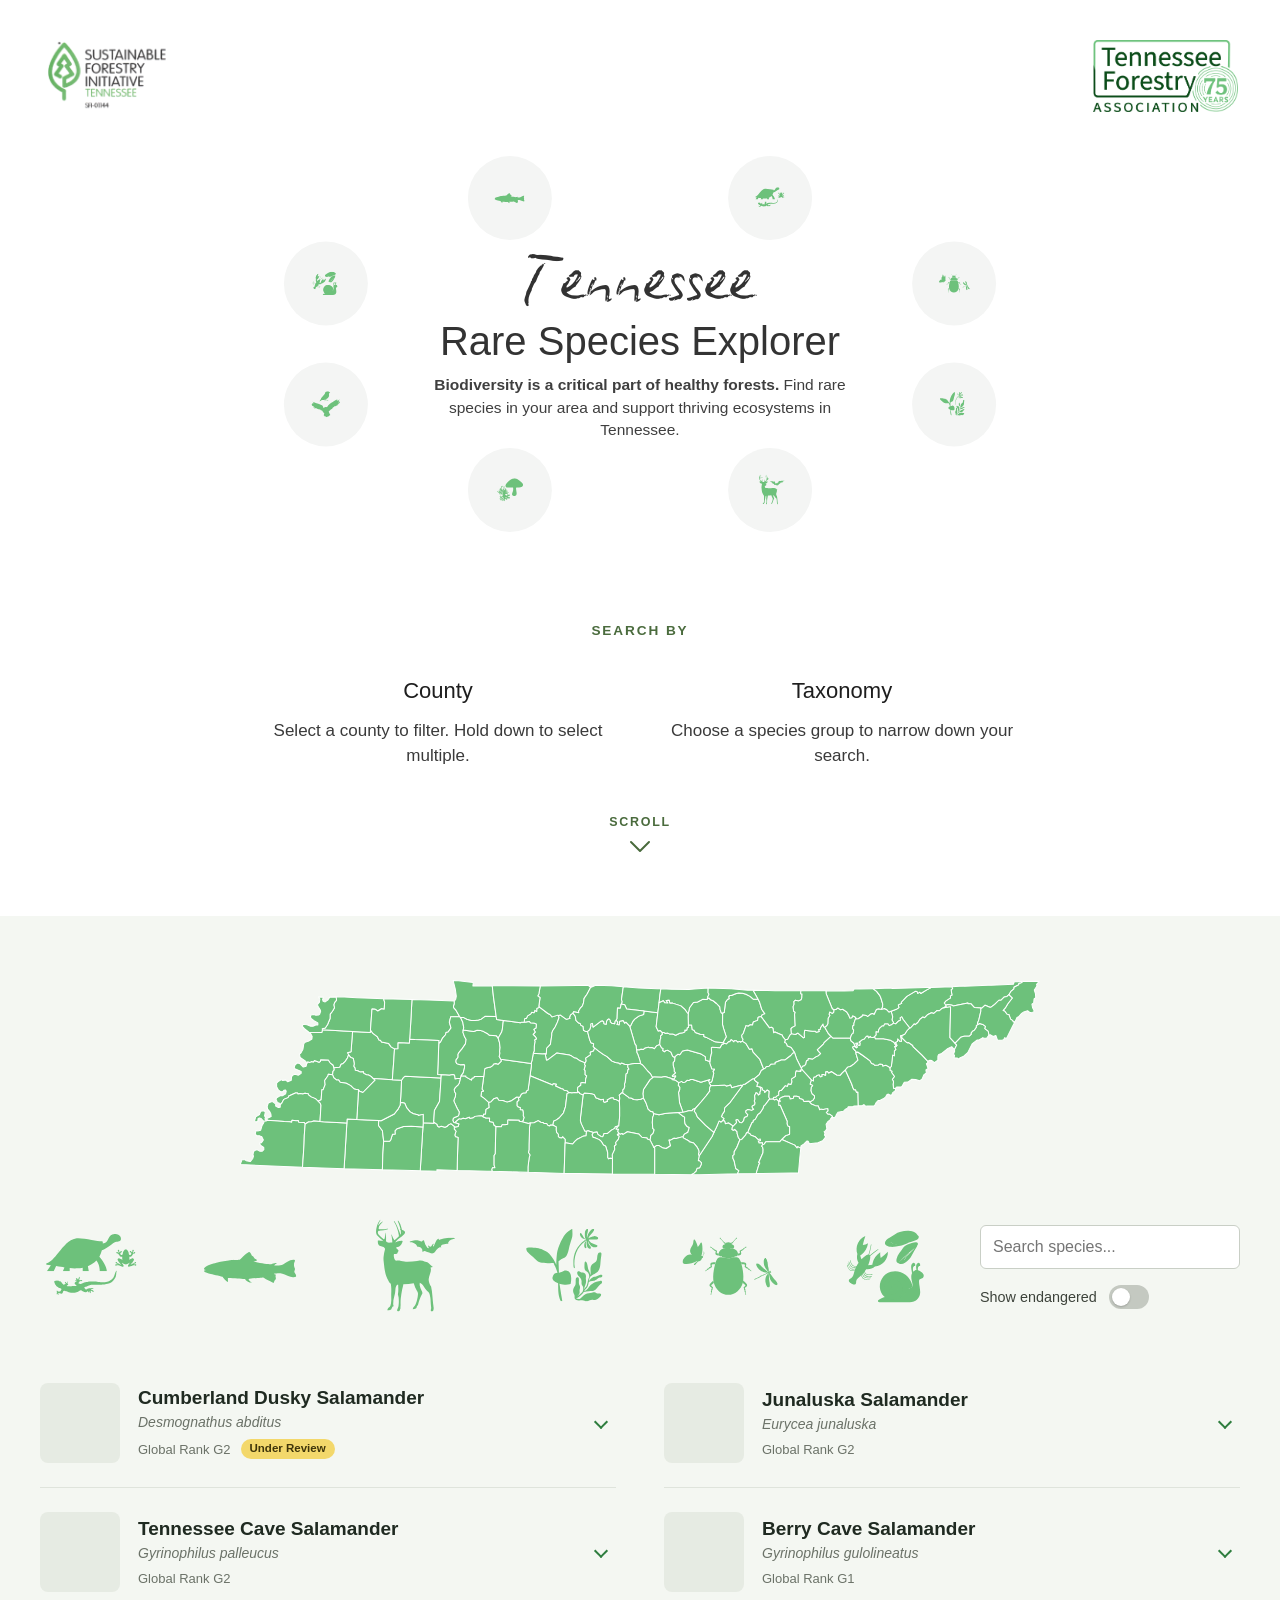
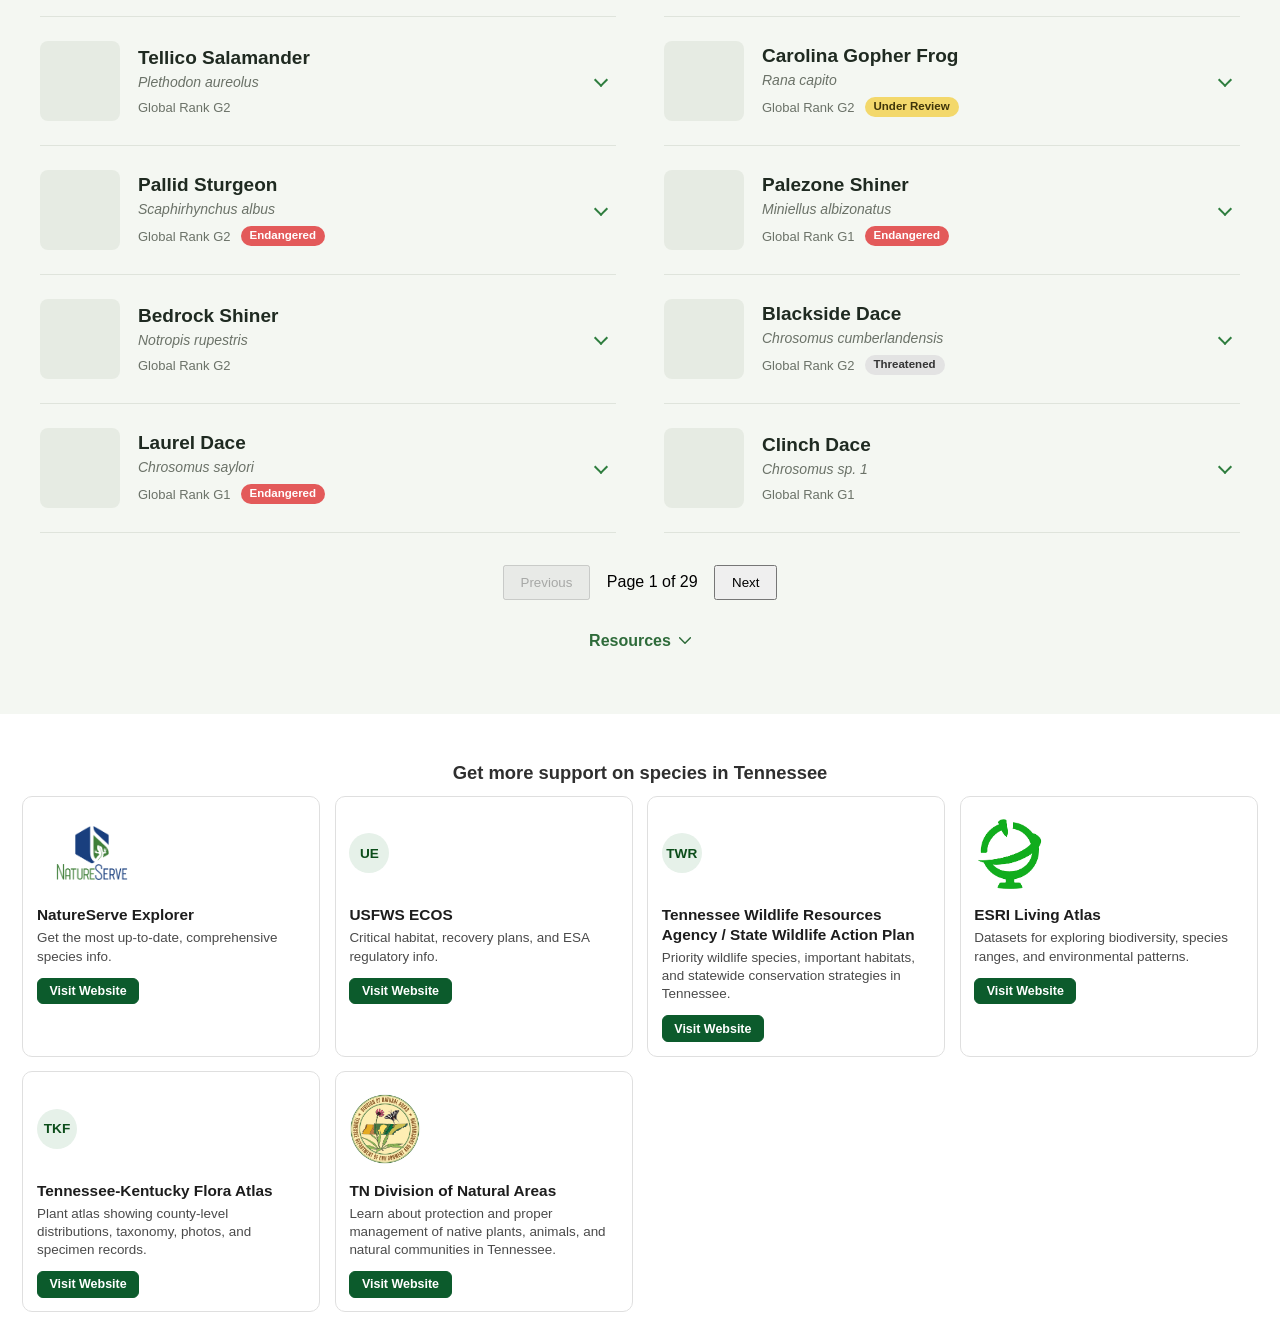
==== commit 690fb959: "Redesign search section, results list, and mobile filters. Pale sage full-width search section, list" ====
--- a/index.html
+++ b/index.html
@@ -30,8 +30,8 @@
             <p class="tennessee-script">Tennessee</p>
             <h1 class="portal-title">Rare Species Explorer</h1>
             <p class="portal-main-description">
-              <strong>Biodiversity is a critical part of healthy forests</strong> - find G1 &amp; G2 species in
-              your area and support thriving ecosystems in Tennessee.
+              <strong>Biodiversity is a critical part of healthy forests.</strong> Find rare species in your area
+              and support thriving ecosystems in Tennessee.
             </p>
           </div>
         </div>
@@ -42,11 +42,17 @@
             <div class="portal-info-cols">
               <div class="portal-info-col">
                 <h3>County</h3>
-                <p>Select a county to filter. Hold down to select multiple.</p>
+                <p>
+                  <span class="copy-desktop">Select a county to filter. Hold down to select multiple.</span>
+                  <span class="copy-mobile">Tap “Select counties” to choose one or more counties.</span>
+                </p>
               </div>
               <div class="portal-info-col">
                 <h3>Taxonomy</h3>
-                <p>Choose a species group to narrow down your search.</p>
+                <p>
+                  <span class="copy-desktop">Choose a species group to narrow down your search.</span>
+                  <span class="copy-mobile">Tap a species group to filter results. Tap again to deselect.</span>
+                </p>
               </div>
             </div>
           </div>
@@ -58,24 +64,63 @@
         </div>
       </section>
 
+      <div class="county-sheet" id="countySheet">
+        <div class="county-sheet-backdrop" data-sheet-close></div>
+        <div class="county-sheet-panel" role="dialog" aria-modal="true" aria-labelledby="countySheetTitle" tabindex="-1">
+          <div class="county-sheet-handle" aria-hidden="true"></div>
+          <div class="county-sheet-header">
+            <h2 id="countySheetTitle">Select counties</h2>
+            <button type="button" class="county-sheet-close" data-sheet-close aria-label="Close">
+              <svg viewBox="0 0 10 10" aria-hidden="true"><path d="M1 1l8 8M9 1l-8 8" /></svg>
+            </button>
+          </div>
+          <label class="county-sheet-search">
+            <svg viewBox="0 0 20 20" aria-hidden="true"><circle cx="8.5" cy="8.5" r="6" /><path d="M13 13l5 5" /></svg>
+            <input type="search" id="countySearch" placeholder="Search counties..." aria-label="Search counties" />
+          </label>
+          <div class="county-sheet-meta">
+            <span id="countySelectedCount">0 selected</span>
+            <button type="button" id="countySheetClear">Clear</button>
+          </div>
+          <ul class="county-sheet-list" id="countyList"></ul>
+          <div class="county-sheet-footer">
+            <button type="button" id="countySheetApply">Show results</button>
+          </div>
+        </div>
+      </div>
+
+      <div class="results-summary" id="resultsSummary">
+        <div id="resultsCount" aria-live="polite">Showing 0 species</div>
+        <button id="clearFiltersBtn" type="button">
+          Clear Filters
+          <svg class="clear-filters-x" viewBox="0 0 10 10" aria-hidden="true"><path d="M1 1l8 8M9 1l-8 8" /></svg>
+        </button>
+      </div>
+
       <section id="search-area" class="search-area-frame" aria-label="Species search area">
         <div id="map-container"></div>
         <div id="tooltip" class="county-tooltip"></div>
+        <div class="county-picker">
+          <p class="county-picker-hint">Choose one or more counties.</p>
+          <button type="button" class="county-picker-trigger" id="countyPickerTrigger" aria-haspopup="dialog" aria-controls="countySheet">
+            Select counties
+            <svg viewBox="0 0 20 11" aria-hidden="true"><path d="M1 1l9 9 9-9" /></svg>
+          </button>
+          <ul class="county-tags" id="countyTags" aria-label="Selected counties"></ul>
+        </div>
         <div class="filter-controls-row">
           <div class="filter-bar" id="filterBar"></div>
 
           <div class="controls-bar" id="search-tools">
             <input type="text" id="searchInput" placeholder="Search species..." />
             <div class="endangered-filter">
-              <input type="checkbox" id="endangeredOnly" />
-              <label for="endangeredOnly">Show only endangered species</label>
+              <input type="checkbox" id="endangeredOnly" role="switch" />
+              <label for="endangeredOnly">
+                Show endangered
+                <span class="toggle-switch" aria-hidden="true"></span>
+              </label>
             </div>
           </div>
-        </div>
-
-        <div class="results-summary">
-          <div id="resultsCount">Showing 0 species</div>
-          <button id="clearFiltersBtn">Clear Filters</button>
         </div>
 
         <div class="card-container" id="cardContainer"></div>
@@ -85,12 +130,12 @@
           <span id="pageIndicator"></span>
           <button id="nextPageBtn" type="button">Next</button>
         </div>
+
+        <a class="resources-link" href="#resources-section">
+          Resources
+          <svg viewBox="0 0 20 11" aria-hidden="true"><path d="M1 1l9 9 9-9" /></svg>
+        </a>
       </section>
-
-      <a class="scroll-cue scroll-cue-resources" id="resourcesCue" href="#resources-section" aria-label="Scroll down to additional resources">
-        <span class="scroll-cue-label">Resources</span>
-        <svg class="scroll-cue-arrow" viewBox="0 0 20 11" aria-hidden="true"><path d="M1 1l9 9 9-9" /></svg>
-      </a>
 
       <section id="resources-section" class="resource-strip-section resources-standalone" aria-label="Additional biodiversity resources">
         <h2 class="resource-strip-title">Get more support on species in Tennessee</h2>
--- a/styles/main.css
+++ b/styles/main.css
@@ -3,6 +3,12 @@
   src: url("../assets/fonts/Biro_Script_reduced.otf") format("opentype"),
     url("../assets/fonts/Biro_Script_reduced.ttf") format("truetype");
   font-display: swap;
+}
+
+@property --orbit-progress {
+  syntax: "<number>";
+  inherits: true;
+  initial-value: 0;
 }
 
 html {
@@ -131,28 +137,6 @@
 
 .species-explorer .scroll-cue-hero {
   margin-top: 48px;
-}
-
-.species-explorer .scroll-cue-resources {
-  position: fixed;
-  bottom: 1.25rem;
-  z-index: 5;
-  flex-direction: row;
-  gap: 10px;
-  padding: 0.7rem 1.1rem;
-  border-radius: 999px;
-  background: rgba(255, 255, 255, 0.94);
-  box-shadow: 0 2px 10px rgba(0, 0, 0, 0.12);
-  opacity: 0;
-  transform: translateY(10px);
-  pointer-events: none;
-  transition: opacity 300ms ease, transform 300ms ease;
-}
-
-.species-explorer .scroll-cue-resources.is-visible {
-  opacity: 1;
-  transform: translateY(0);
-  pointer-events: auto;
 }
 
 .species-explorer .portal-logo {
@@ -182,13 +166,16 @@
 .species-explorer .portal-icon-ring {
   position: absolute;
   inset: 0;
+  opacity: calc(1 - var(--orbit-progress, 0));
 }
 
 .species-explorer .portal-icon-badge {
-  --angle: calc(22.5deg + var(--i) * 45deg);
+  --angle: calc(22.5deg + var(--i) * 45deg + var(--orbit-progress, 0) * 60deg);
   position: absolute;
-  left: calc(50% + cos(var(--angle)) * var(--rx));
-  top: calc(50% + sin(var(--angle)) * var(--ry));
+  left: 50%;
+  top: 50%;
+  translate: calc(cos(var(--angle)) * var(--rx)) calc(sin(var(--angle)) * var(--ry));
+  scale: calc(1 - 0.3 * var(--orbit-progress, 0));
   width: var(--badge);
   height: var(--badge);
   margin: calc(var(--badge) / -2) 0 0 calc(var(--badge) / -2);
@@ -281,6 +268,10 @@
   color: #3a3a3a;
 }
 
+.species-explorer .copy-mobile {
+  display: none;
+}
+
 
 .species-explorer .resource-strip-section {
   width: 100%;
@@ -291,20 +282,16 @@
 }
 
 .species-explorer .search-area-frame {
-  width: calc(100% - 2rem);
-  max-width: 1120px;
-  margin: 0 auto;
-  box-shadow: inset 0 0 0 1px #d4d9d2;
-  border-radius: 10px;
-  background: #ffffff;
+  width: 100%;
+  margin: 0;
+  background: #f4f7f2;
   box-sizing: border-box;
-  padding: 64px 32px 0.8rem;
+  padding: 64px max(32px, (100% - 1200px) / 2);
 }
 
 .species-explorer .resource-strip-section.resources-standalone {
   margin-top: 2rem;
   padding-top: 1rem;
-  border-top: 1px solid #e7e7e7;
 }
 
 .species-explorer .resource-strip-title {
@@ -418,96 +405,454 @@
 }
 
 .species-explorer .county-tooltip {
-  position: fixed;
+  position: absolute;
+  right: 3%;
+  bottom: 14%;
   background-color: #ffffff;
-  border: 1px solid #aaa;
-  padding: 4px 8px;
-  font-size: 0.85rem;
+  border: 1px solid #d4d9d2;
+  border-radius: 6px;
+  padding: 6px 12px;
+  font-size: 1rem;
+  font-weight: 600;
+  color: #1d1d1d;
   pointer-events: none;
   display: none;
   z-index: 10;
-  box-shadow: 0 2px 6px rgba(0, 0, 0, 0.2);
   white-space: nowrap;
 }
 
-.species-explorer .svg-county:hover {
-  fill: #cccccc !important;
+.species-explorer .county-picker {
+  display: none;
+}
+
+.species-explorer .county-picker-hint {
+  margin: 0 0 12px;
+  font-size: 0.875rem;
+  color: #555;
+}
+
+.species-explorer .county-picker-trigger {
+  display: flex;
+  align-items: center;
+  justify-content: space-between;
+  width: 100%;
+  min-height: 48px;
+  padding: 0 16px;
+  border: 1px solid #c9cfc6;
+  border-radius: 8px;
+  background: #ffffff;
+  color: #1d1d1d;
+  font: inherit;
+  font-size: 1rem;
+  font-weight: 400;
   cursor: pointer;
 }
 
-.species-explorer .svg-county.selected {
-  fill: #0c4d1a !important;
-}
-
-.species-explorer .filter-bar {
+.species-explorer .county-picker-trigger:focus {
+  outline: none;
+}
+
+.species-explorer .county-picker-trigger:focus-visible {
+  outline: 2px solid #0c5b2c;
+  outline-offset: 2px;
+}
+
+.species-explorer .county-picker-trigger svg {
+  width: 12px;
+  height: 7px;
+  fill: none;
+  stroke: #0c5b2c;
+  stroke-width: 2;
+  stroke-linecap: round;
+  stroke-linejoin: round;
+}
+
+.species-explorer .county-tags {
   display: flex;
   flex-wrap: wrap;
-  justify-content: center;
-  gap: 32px 1rem;
+  gap: 8px;
+  margin: 0;
   padding: 0;
-  background-color: #ffffff;
-}
-
-.species-explorer .filter-controls-row {
+  list-style: none;
+}
+
+.species-explorer .county-tags:not(:empty) {
+  margin-top: 12px;
+}
+
+.species-explorer .county-tag {
+  display: inline-flex;
+  align-items: center;
+  gap: 8px;
+  padding: 7px 12px;
+  border: none;
+  border-radius: 8px;
+  background: #dcebd9;
+  color: #184327;
+  font: inherit;
+  font-size: 0.85rem;
+  font-weight: 600;
+  cursor: pointer;
+}
+
+.species-explorer .county-tag svg {
+  width: 8px;
+  height: 8px;
+  fill: none;
+  stroke: currentColor;
+  stroke-width: 1.75;
+  stroke-linecap: round;
+}
+
+.species-explorer .county-sheet {
+  position: fixed;
+  inset: 0;
+  z-index: 40;
+  visibility: hidden;
+  transition: visibility 300ms;
+}
+
+.species-explorer .county-sheet.is-open {
+  visibility: visible;
+}
+
+.species-explorer .county-sheet-backdrop {
+  position: absolute;
+  inset: 0;
+  background: rgba(20, 28, 20, 0.45);
+  opacity: 0;
+  transition: opacity 300ms ease;
+}
+
+.species-explorer .county-sheet.is-open .county-sheet-backdrop {
+  opacity: 1;
+}
+
+.species-explorer .county-sheet-panel {
+  position: absolute;
+  left: 0;
+  right: 0;
+  bottom: 0;
   display: flex;
   flex-direction: column;
-  align-items: center;
-  justify-content: center;
-  gap: 40px;
-  margin-top: 40px;
-}
-
-.species-explorer .filter-controls-row .filter-bar {
-  flex: 0 1 auto;
-  justify-content: center;
-  padding-left: 0;
-  padding-right: 0;
-}
-
-.species-explorer .filter-controls-row .controls-bar {
-  flex: 0 0 auto;
-  margin: 0;
-  max-width: none;
-}
-
-.species-explorer #search-tools {
-  flex-direction: column;
-  flex-wrap: nowrap;
-  align-items: center;
-  gap: 16px;
-  padding: 0;
-}
-
-.species-explorer .filter-btn {
-  display: flex;
-  flex-direction: column;
-  align-items: center;
+  height: 85vh;
+  height: 85svh;
+  padding: 8px 20px 0;
+  border-radius: 18px 18px 0 0;
+  background: #ffffff;
+  box-sizing: border-box;
+  transform: translateY(100%);
+  transition: transform 300ms cubic-bezier(0.2, 0.8, 0.2, 1);
+  outline: none;
+}
+
+.species-explorer .county-sheet.is-open .county-sheet-panel {
+  transform: translateY(0);
+}
+
+.species-explorer .county-sheet-handle {
+  width: 40px;
+  height: 4px;
+  margin: 0 auto 12px;
+  border-radius: 2px;
+  background: #d5d8d4;
+}
+
+.species-explorer .county-sheet-header {
+  display: flex;
+  align-items: center;
+  justify-content: space-between;
+  margin-bottom: 16px;
+}
+
+.species-explorer .county-sheet-header h2 {
+  margin: 0;
+  font-size: 1.25rem;
+  color: #1d1d1d;
+}
+
+.species-explorer .county-sheet-close {
+  display: grid;
+  place-items: center;
+  width: 36px;
+  height: 36px;
+  margin-right: -8px;
   padding: 0;
   border: none;
   background: none;
   cursor: pointer;
-  transition: transform 0.2s;
-}
-
-.species-explorer .filter-btn:hover {
-  transform: scale(1.05);
+}
+
+.species-explorer .county-sheet-close svg {
+  width: 14px;
+  height: 14px;
+  fill: none;
+  stroke: #1d1d1d;
+  stroke-width: 1.5;
+  stroke-linecap: round;
+}
+
+.species-explorer .county-sheet-search {
+  display: flex;
+  align-items: center;
+  gap: 10px;
+  padding: 0 14px;
+  border: 1px solid #b9c3b5;
+  border-radius: 10px;
+}
+
+.species-explorer .county-sheet-search svg {
+  flex: none;
+  width: 18px;
+  height: 18px;
+  fill: none;
+  stroke: #555;
+  stroke-width: 1.75;
+  stroke-linecap: round;
+}
+
+.species-explorer .county-sheet-search input {
+  flex: 1;
+  min-width: 0;
+  padding: 12px 0;
+  border: none;
+  outline: none;
+  background: none;
+  font: inherit;
+  font-size: 1rem;
+}
+
+.species-explorer .county-sheet-search:focus-within {
+  border-color: #0c5b2c;
+  box-shadow: 0 0 0 1px #0c5b2c;
+}
+
+.species-explorer .county-sheet-meta {
+  display: flex;
+  align-items: center;
+  justify-content: space-between;
+  padding: 16px 0 8px;
+  font-size: 0.875rem;
+  color: #555;
+}
+
+.species-explorer #countySheetClear {
+  padding: 0;
+  border: none;
+  background: none;
+  color: #0c5b2c;
+  font: inherit;
+  font-weight: 600;
+  cursor: pointer;
+}
+
+.species-explorer .county-sheet-list {
+  flex: 1;
+  min-height: 0;
+  margin: 0 -20px;
+  padding: 0 20px;
+  overflow-y: auto;
+  overscroll-behavior: contain;
+  list-style: none;
+}
+
+.species-explorer .county-option {
+  display: flex;
+  align-items: center;
+  gap: 16px;
+  padding: 12px 0;
+  border-bottom: 1px solid #eceeeb;
+  font-size: 1rem;
+  color: #1d1d1d;
+  cursor: pointer;
+}
+
+.species-explorer .county-option input {
+  appearance: none;
+  flex: none;
+  display: grid;
+  place-content: center;
+  width: 24px;
+  height: 24px;
+  margin: 0;
+  border: 1.5px solid #9aa597;
+  border-radius: 5px;
+  background: #ffffff;
+  cursor: pointer;
+}
+
+.species-explorer .county-option input::before {
+  content: "";
+  width: 6px;
+  height: 11px;
+  margin-top: -3px;
+  border: solid #ffffff;
+  border-width: 0 2px 2px 0;
+  rotate: 45deg;
+  scale: 0;
+}
+
+.species-explorer .county-option input:checked {
+  border-color: #0c5b2c;
+  background: #0c5b2c;
+}
+
+.species-explorer .county-option input:checked::before {
+  scale: 1;
+}
+
+.species-explorer .county-option input:focus-visible {
+  outline: 2px solid #0c5b2c;
+  outline-offset: 2px;
+}
+
+.species-explorer .county-divider {
+  height: 0;
+  border-top: 2px solid #d5dbd2;
+  margin-top: -1px;
+}
+
+.species-explorer .county-sheet-footer {
+  padding: 12px 0 calc(16px + env(safe-area-inset-bottom));
+  border-top: 1px solid #eceeeb;
+  margin: 0 -20px;
+  padding-left: 20px;
+  padding-right: 20px;
+}
+
+.species-explorer #countySheetApply {
+  width: 100%;
+  padding: 15px;
+  border: none;
+  border-radius: 10px;
+  background: #1f4d2b;
+  color: #ffffff;
+  font: inherit;
+  font-size: 1rem;
+  font-weight: 700;
+  cursor: pointer;
+}
+
+body.sheet-open {
+  overflow: hidden;
+}
+
+.species-explorer .svg-county:hover {
+  fill: #cccccc !important;
+  cursor: pointer;
+}
+
+.species-explorer .svg-county.selected {
+  fill: #0c4d1a !important;
+}
+
+.species-explorer .filter-bar {
+  display: flex;
+  flex-wrap: wrap;
+  justify-content: center;
+  gap: 8px;
+  padding: 0;
+}
+
+.species-explorer .filter-controls-row {
+  display: flex;
+  flex-direction: row;
+  align-items: center;
+  justify-content: center;
+  gap: 40px;
+  margin-top: 40px;
+}
+
+.species-explorer .filter-controls-row .filter-bar {
+  flex: 1 1 auto;
+  min-width: 0;
+  flex-wrap: nowrap;
+  justify-content: space-between;
+  padding-left: 0;
+  padding-right: 0;
+}
+
+.species-explorer .filter-controls-row .controls-bar {
+  flex: 0 0 auto;
+  width: 260px;
+  margin: 0;
+  max-width: none;
+}
+
+.species-explorer .filter-controls-row .controls-bar input[type="text"] {
+  width: 100%;
+  max-width: none;
+  box-sizing: border-box;
+}
+
+.species-explorer #search-tools {
+  flex-direction: column;
+  flex-wrap: nowrap;
+  align-items: stretch;
+  gap: 16px;
+  padding: 0;
+}
+
+.species-explorer .filter-btn {
+  position: relative;
+  flex: 0 1 104px;
+  min-width: 44px;
+  min-height: 44px;
+  aspect-ratio: 1;
+  padding: 0;
+  border: none;
+  border-radius: 12px;
+  background: none;
+  cursor: pointer;
 }
 
 .species-explorer .filter-btn img {
-  width: 60px;
-  height: 60px;
-}
-
-.species-explorer .filter-btn.active {
-  transform: scale(0.95);
-  filter: brightness(0.9);
+  display: block;
+  width: 100%;
+  height: 100%;
+  scale: 1.3;
+}
+
+.species-explorer .filter-btn:focus-visible {
+  outline: 2px solid #0c5b2c;
+  outline-offset: 2px;
 }
 
 .species-explorer .filter-label {
-  margin-top: 12px;
-  font-size: 0.85rem;
+  position: absolute;
+  inset: 0;
+  display: flex;
+  align-items: center;
+  justify-content: center;
+  padding: 10px;
+  border-radius: inherit;
+  background: rgba(18, 74, 40, 0.84);
+  color: #ffffff;
+  font-size: 0.75rem;
+  font-weight: 600;
+  line-height: 1.2;
   text-align: center;
-  line-height: 1.1;
+  opacity: 0;
+  pointer-events: none;
+  transition: opacity 150ms ease;
+}
+
+.species-explorer .filter-btn.is-hovered .filter-label,
+.species-explorer .filter-btn:focus-visible .filter-label,
+.species-explorer .filter-btn.active .filter-label {
+  opacity: 1;
+}
+
+.species-explorer .filter-btn.active::after {
+  content: "";
+  position: absolute;
+  top: 9px;
+  right: 12px;
+  width: 6px;
+  height: 11px;
+  border: solid #ffffff;
+  border-width: 0 2px 2px 0;
+  rotate: 45deg;
 }
 
 .species-explorer .controls-bar {
@@ -522,7 +867,12 @@
 }
 
 .species-explorer .controls-bar input[type="text"] {
-  padding: 0.5rem;
+  min-height: 44px;
+  padding: 0 12px;
+  border: 1px solid #c9cfc6;
+  border-radius: 6px;
+  background: #ffffff;
+  font: inherit;
   font-size: 1rem;
   width: 200px;
   max-width: 90%;
@@ -536,17 +886,64 @@
 }
 
 .species-explorer #search-tools .endangered-filter {
-  display: flex;
-  align-items: center;
-  gap: 0.4rem;
+  position: relative;
+  display: flex;
 }
 
 .species-explorer #search-tools .endangered-filter input {
+  position: absolute;
+  opacity: 0;
+  width: 1px;
+  height: 1px;
   margin: 0;
 }
 
 .species-explorer #search-tools .endangered-filter label {
-  display: block;
+  display: inline-flex;
+  align-items: center;
+  gap: 12px;
+  min-height: 24px;
+  color: #3d433b;
+  font-size: 0.9rem;
+  line-height: 1;
+  white-space: nowrap;
+  cursor: pointer;
+}
+
+.species-explorer .toggle-switch {
+  position: relative;
+  flex: none;
+  width: 40px;
+  height: 24px;
+  border-radius: 12px;
+  background: #c4c9c1;
+  transition: background-color 150ms ease;
+}
+
+.species-explorer .toggle-switch::after {
+  content: "";
+  position: absolute;
+  top: 3px;
+  left: 3px;
+  width: 18px;
+  height: 18px;
+  border-radius: 50%;
+  background: #ffffff;
+  box-shadow: 0 1px 2px rgba(0, 0, 0, 0.2);
+  transition: translate 150ms ease;
+}
+
+.species-explorer #search-tools .endangered-filter input:checked + label .toggle-switch {
+  background: #2e7d3e;
+}
+
+.species-explorer #search-tools .endangered-filter input:checked + label .toggle-switch::after {
+  translate: 16px 0;
+}
+
+.species-explorer #search-tools .endangered-filter input:focus-visible + label .toggle-switch {
+  outline: 2px solid #0c5b2c;
+  outline-offset: 2px;
 }
 
 .species-explorer .controls-bar button {
@@ -559,53 +956,79 @@
 }
 
 .species-explorer .results-summary {
-  display: flex;
-  justify-content: center;
-  align-items: stretch;
-  gap: 12px;
-  margin-top: 24px;
+  position: fixed;
+  top: 0;
+  left: 0;
+  right: 0;
+  z-index: 20;
+  display: flex;
+  justify-content: space-between;
+  align-items: center;
+  gap: 16px;
+  padding: 8px max(24px, (100% - 1200px) / 2);
+  background: #f0f1ef;
+  border-bottom: 1px solid #e0e3df;
+  font-size: 0.75rem;
+  transform: translateY(-100%);
+  visibility: hidden;
+  transition: transform 250ms ease, visibility 250ms;
+}
+
+.species-explorer .results-summary.has-filters.in-portal {
+  transform: translateY(0);
+  visibility: visible;
 }
 
 .species-explorer #resultsCount {
-  display: flex;
-  align-items: center;
-  text-align: left;
-  font-size: 0.85rem;
   color: #555;
-  margin-top: 0;
-}
-
-.species-explorer .results-summary #clearFiltersBtn {
-  padding: 0.4rem 0.75rem;
-  font-size: 0.85rem;
-  background-color: #ddd;
+}
+
+.species-explorer #clearFiltersBtn {
+  display: inline-flex;
+  align-items: center;
+  gap: 5px;
+  padding: 0;
+  font: inherit;
+  color: #0c5b2c;
+  background: none;
   border: none;
   cursor: pointer;
+}
+
+.species-explorer #clearFiltersBtn:hover {
+  text-decoration: underline;
+}
+
+.species-explorer .clear-filters-x {
+  width: 8px;
+  height: 8px;
+  fill: none;
+  stroke: currentColor;
+  stroke-width: 1.75;
+  stroke-linecap: round;
+}
+
+.species-explorer .card-container {
+  display: grid;
+  grid-template-columns: repeat(2, minmax(0, 1fr));
+  column-gap: 48px;
+  margin-top: 40px;
+}
+
+.species-explorer .species-card {
+  --thumb: 80px;
+  --thumb-gap: 18px;
+  position: relative;
+  padding: 24px 0;
+  border-bottom: 1px solid #dfe4dc;
+  text-align: left;
+  animation: lift-fade-in 700ms ease-out both;
+}
+
+.species-explorer .species-card:has(.species-expand:focus-visible) {
+  outline: 2px solid #0c5b2c;
+  outline-offset: 2px;
   border-radius: 4px;
-}
-
-.species-explorer .card-container {
-  display: flex;
-  flex-wrap: wrap;
-  justify-content: center;
-  gap: 0.75rem;
-  padding: 24px 0 0.75rem;
-}
-
-.species-explorer .species-card {
-  position: relative;
-  width: min(320px, 100%);
-  background-color: #f6f6f6;
-  border: 1px solid #c8c8c8;
-  border-left: 3px solid #0c5b2c;
-  border-radius: 12px;
-  box-shadow: 0 1px 2px rgba(0, 0, 0, 0.06);
-  padding: 0.65rem;
-  text-align: left;
-  display: flex;
-  flex-direction: column;
-  gap: 0.65rem;
-  animation: lift-fade-in 700ms ease-out both;
 }
 
 .species-explorer .species-card:nth-child(odd),
@@ -615,39 +1038,64 @@
 
 .species-explorer .species-card-header {
   display: grid;
-  grid-template-columns: 1fr 136px;
-  align-items: start;
-  gap: 0.7rem;
-  margin-bottom: 0.7rem;
+  grid-template-columns: var(--thumb) minmax(0, 1fr) 32px;
+  align-items: center;
+  column-gap: var(--thumb-gap);
+  cursor: pointer;
 }
 
 .species-explorer .species-expand {
-  display: none;
+  position: relative;
+  width: 32px;
+  height: 32px;
+  padding: 0;
+  border: none;
+  background: none;
+  cursor: pointer;
+}
+
+.species-explorer .species-expand:focus {
+  outline: none;
+}
+
+.species-explorer .species-expand::before {
+  content: "";
+  position: absolute;
+  top: 10px;
+  left: 12px;
+  width: 8px;
+  height: 8px;
+  border-right: 2px solid #2e7d3e;
+  border-bottom: 2px solid #2e7d3e;
+  transform: rotate(45deg);
+  transition: transform 200ms ease, top 200ms ease;
+}
+
+.species-explorer .species-card.is-open .species-expand::before {
+  top: 14px;
+  transform: rotate(-135deg);
 }
 
 .species-explorer .species-img {
-  width: 100%;
-  aspect-ratio: 16 / 10;
-  border-radius: 6px;
+  order: -1;
+  width: var(--thumb);
+  height: var(--thumb);
+  border-radius: 8px;
   overflow: hidden;
-  background: #ffffff;
+  background: #e6ebe3;
   display: flex;
   align-items: flex-start;
   justify-content: flex-start;
-  margin-bottom: 0;
-  margin-top: 0;
-  font-size: 0.72rem;
-  color: #6a6a6a;
-  align-self: start;
+  margin: 0;
+  font-size: 0;
 }
 
 .species-explorer .species-img img {
   width: 100%;
   height: 100%;
   object-fit: cover;
-  object-position: top center;
+  object-position: center;
   display: block;
-  border-radius: 6px;
 }
 
 .species-explorer .species-card > img {
@@ -665,47 +1113,45 @@
 
 .species-explorer .species-name {
   margin: 0;
-  font-size: 16px;
-  line-height: 1.08;
-  color: #333;
-  font-weight: 700;
+  font-size: 19px;
+  line-height: 1.2;
+  color: #1f2a21;
+  font-weight: 600;
 }
 
 .species-explorer .species-scientific {
-  margin: 0.18rem 0 0;
-  font-size: 0.84rem;
-  line-height: 1.12;
+  margin: 4px 0 0;
+  font-size: 0.875rem;
+  line-height: 1.25;
   font-style: italic;
-  color: #3a3a3a;
+  color: #6b7268;
 }
 
 .species-explorer .species-group-fine {
-  margin: 0.24rem 0 0;
-  font-size: 0.7rem;
-  line-height: 1.1;
-  color: #555;
+  display: none;
 }
 
 .species-explorer .species-meta-row {
-  margin-top: 0.4rem;
+  margin-top: 8px;
   display: flex;
   flex-wrap: wrap;
-  gap: 0.28rem;
+  align-items: center;
+  gap: 6px 10px;
+}
+
+.species-explorer .species-rank {
+  font-size: 0.8125rem;
+  color: #6b7268;
 }
 
 .species-explorer .meta-pill {
   display: inline-flex;
   align-items: center;
   border-radius: 999px;
-  padding: 0.16rem 0.44rem;
-  font-size: 0.65rem;
-  line-height: 1;
-  font-weight: 700;
-}
-
-.species-explorer .meta-pill-rank {
-  background: #d4ead8;
-  color: #184327;
+  padding: 3px 9px;
+  font-size: 0.72rem;
+  line-height: 1.2;
+  font-weight: 600;
 }
 
 .species-explorer .meta-pill-status {
@@ -724,9 +1170,14 @@
 }
 
 .species-explorer .species-details {
+  display: none;
+  gap: 0.4rem;
+  margin-top: 12px;
+  padding-left: calc(var(--thumb) + var(--thumb-gap));
+}
+
+.species-explorer .species-card.is-open .species-details {
   display: grid;
-  gap: 0.5rem;
-  margin-top: 0.08rem;
 }
 
 .species-explorer .species-detail-item h4 {
@@ -776,12 +1227,38 @@
 
 .species-explorer #paginationControls {
   text-align: center;
-  margin: 2rem 0;
+  margin: 32px 0 0;
 }
 
 .species-explorer #paginationControls button {
   padding: 8px 16px;
   margin: 0 12px;
+}
+
+.species-explorer .resources-link {
+  display: flex;
+  align-items: center;
+  gap: 8px;
+  width: max-content;
+  margin: 32px auto 0;
+  color: #2e6b3a;
+  font-size: 1rem;
+  font-weight: 600;
+  text-decoration: none;
+}
+
+.species-explorer .resources-link:hover {
+  text-decoration: underline;
+}
+
+.species-explorer .resources-link svg {
+  width: 12px;
+  height: 7px;
+  fill: none;
+  stroke: currentColor;
+  stroke-width: 2.5;
+  stroke-linecap: round;
+  stroke-linejoin: round;
 }
 
 @media (prefers-reduced-motion: reduce) {
@@ -807,7 +1284,12 @@
     animation: none;
   }
 
-  .species-explorer .scroll-cue-resources {
+  .species-explorer .results-summary,
+  .species-explorer .toggle-switch,
+  .species-explorer .toggle-switch::after,
+  .species-explorer .county-sheet,
+  .species-explorer .county-sheet-backdrop,
+  .species-explorer .county-sheet-panel {
     transition: none;
   }
 }
@@ -843,28 +1325,24 @@
     max-width: 340px;
   }
 
+  .species-explorer .filter-controls-row {
+    gap: 24px;
+  }
+
   .species-explorer .filter-controls-row .filter-bar {
-    width: 100%;
-    flex-wrap: nowrap;
-    justify-content: space-between;
-    gap: 8px;
-  }
-
-  .species-explorer .filter-btn {
     flex: 1 1 0;
     min-width: 0;
-  }
-
-  .species-explorer #search-tools {
-    width: 100%;
-    align-items: center;
-  }
-
-  .species-explorer .controls-bar input[type="text"] {
-    width: min(320px, 94vw);
-    max-width: 100%;
-  }
-
+    gap: 8px;
+  }
+
+  .species-explorer .filter-controls-row .controls-bar {
+    width: 200px;
+  }
+
+  .species-explorer .filter-label {
+    padding: 6px;
+    font-size: 0.65rem;
+  }
 }
 
 @media (max-width: 600px) {
@@ -926,16 +1404,26 @@
   }
 
   .species-explorer .search-area-frame {
-    width: 100%;
-    padding: 40px 24px 0.8rem;
-    box-shadow: none;
-    border-radius: 0;
+    padding: 40px 24px;
   }
 
   .species-explorer .filter-controls-row .filter-bar {
     gap: 4px;
   }
 
+  .species-explorer .filter-btn {
+    flex: 1 1 0;
+    border-radius: 8px;
+  }
+
+  .species-explorer .filter-btn.active::after {
+    top: 4px;
+    right: 6px;
+    width: 4px;
+    height: 8px;
+    border-width: 0 1.5px 1.5px 0;
+  }
+
   .species-explorer .resource-strip {
     grid-template-columns: repeat(auto-fit, minmax(170px, 1fr));
   }
@@ -944,109 +1432,56 @@
     font-size: 1rem;
   }
 
-  .species-explorer .filter-btn img {
-    width: 40px;
-    height: 40px;
-  }
-
   .species-explorer .filter-label {
-    font-size: 0.625rem;
+    padding: 3px;
+    font-size: 0.5rem;
+    line-height: 1.1;
+  }
+
+  .species-explorer .copy-desktop {
+    display: none;
+  }
+
+  .species-explorer .copy-mobile {
+    display: inline;
+  }
+
+  .species-explorer .county-tooltip {
+    right: 0;
+    bottom: 8%;
+    padding: 3px 8px;
+    font-size: 0.75rem;
   }
 
   .species-explorer .card-container {
-    gap: 8px;
+    grid-template-columns: 1fr;
+    margin-top: 28px;
   }
 
   .species-explorer .species-card {
-    width: 100%;
-    padding: 10px 12px;
-    gap: 0;
-    border-radius: 10px;
-  }
-
-  .species-explorer .species-card-header {
-    grid-template-columns: 56px 1fr 20px;
-    align-items: center;
-    gap: 12px;
-    margin-bottom: 0;
-    cursor: pointer;
-  }
-
-  .species-explorer .species-img {
-    order: -1;
-    width: 56px;
-    height: 56px;
-    aspect-ratio: auto;
-    font-size: 0;
+    --thumb: 64px;
+    --thumb-gap: 14px;
+    padding: 20px 0;
   }
 
   .species-explorer .species-name {
-    font-size: 15px;
-  }
-
-  .species-explorer .species-scientific {
-    font-size: 0.78rem;
-  }
-
-  .species-explorer .species-group-fine {
-    display: none;
-  }
-
-  .species-explorer .species-meta-row {
-    margin-top: 6px;
-  }
-
-  .species-explorer .species-expand {
+    font-size: 18px;
+  }
+
+  .species-explorer .filter-controls-row .controls-bar {
+    width: auto;
+  }
+
+  .species-explorer .county-picker {
     display: block;
-    width: 20px;
-    height: 20px;
-    padding: 0;
-    border: none;
-    background: none;
-    cursor: pointer;
-    position: relative;
-  }
-
-  .species-explorer .species-expand::before {
-    content: "";
-    position: absolute;
-    top: 4px;
-    left: 6px;
-    width: 7px;
-    height: 7px;
-    border-right: 2px solid #4a6b3d;
-    border-bottom: 2px solid #4a6b3d;
-    transform: rotate(45deg);
-    transition: transform 200ms ease, top 200ms ease;
-  }
-
-  .species-explorer .species-card.is-open .species-expand::before {
-    top: 8px;
-    transform: rotate(-135deg);
-  }
-
-  .species-explorer .species-details {
-    display: none;
-    gap: 0.4rem;
-    margin-top: 12px;
-  }
-
-  .species-explorer .species-card.is-open .species-details {
-    display: grid;
-  }
-
-  .species-explorer .controls-bar {
+    margin-top: 32px;
+  }
+
+  .species-explorer .filter-controls-row {
     flex-direction: column;
-  }
-
-  .species-explorer #search-tools {
     align-items: stretch;
-  }
-
-  .species-explorer .filter-controls-row {
-    align-items: stretch;
-    gap: 32px;
-    margin-top: 32px;
+    gap: 24px;
+    margin-top: 24px;
   }
 
   .species-explorer #paginationControls {
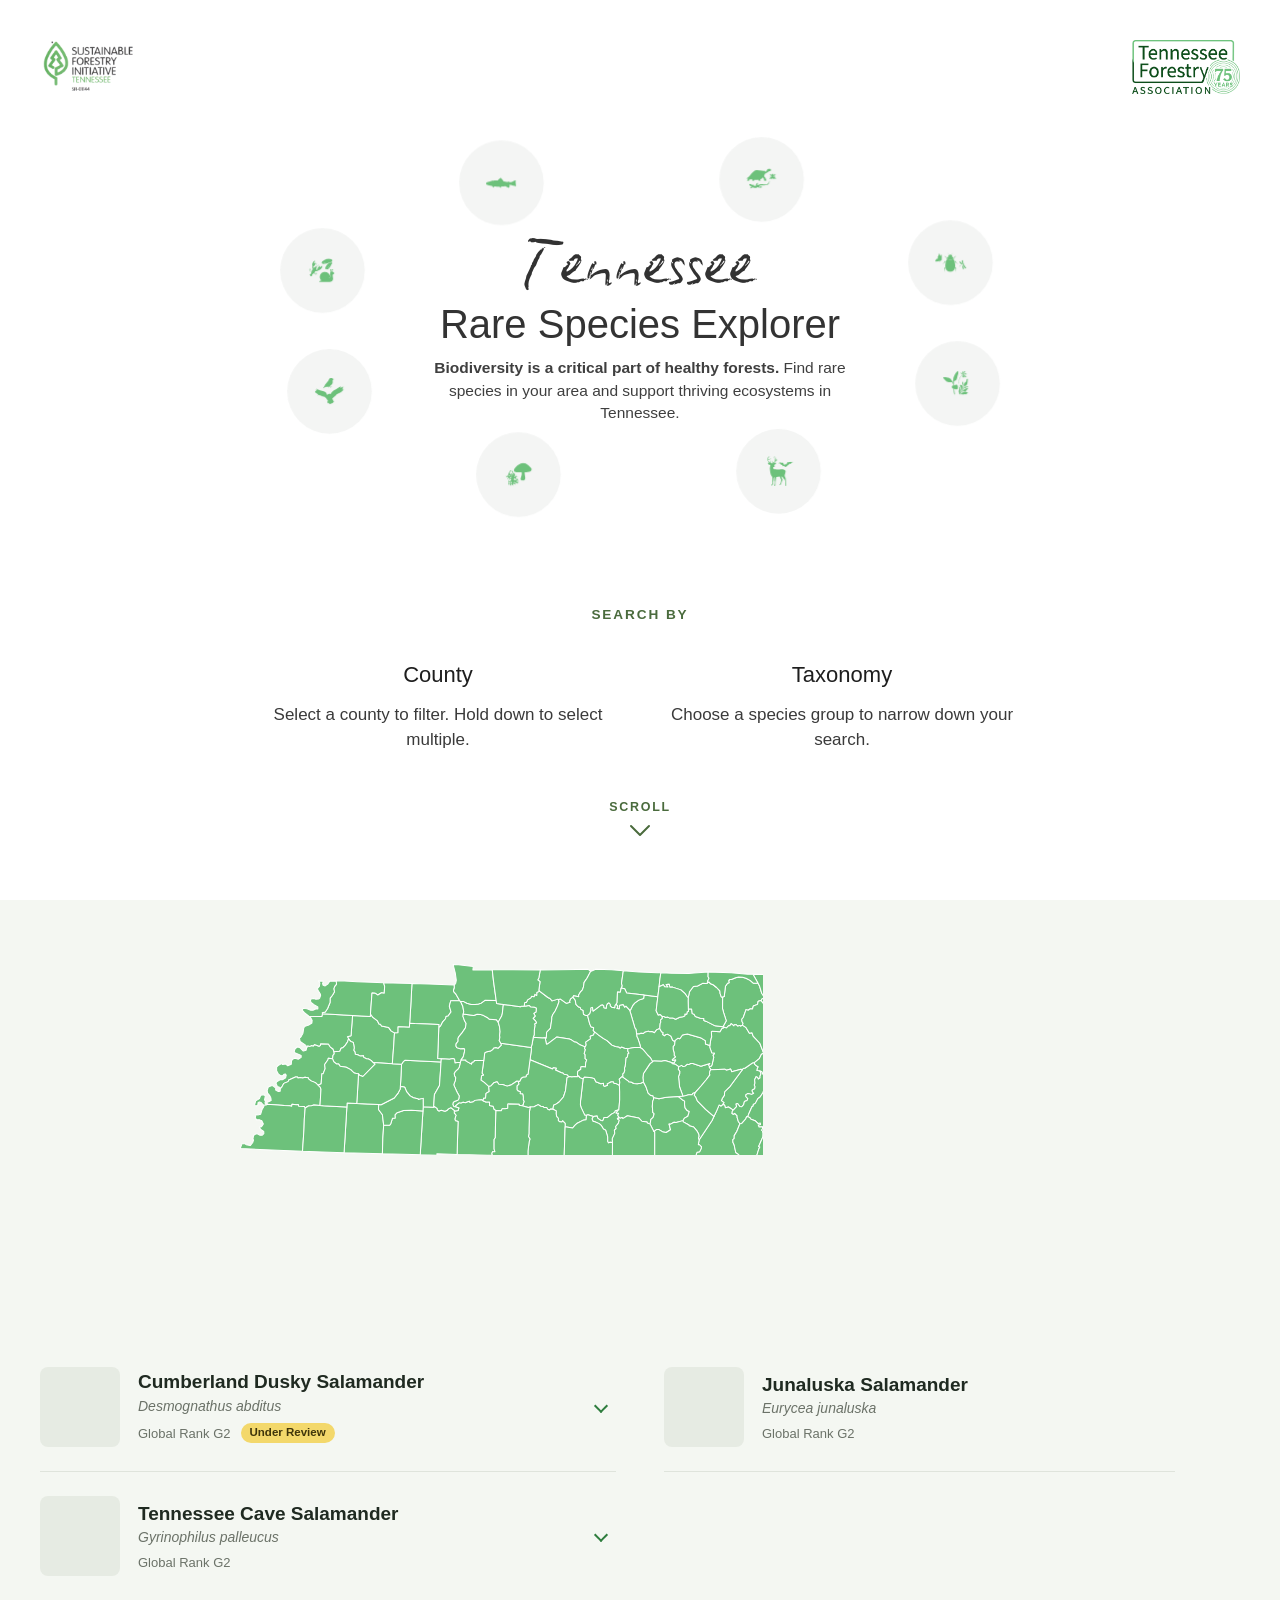
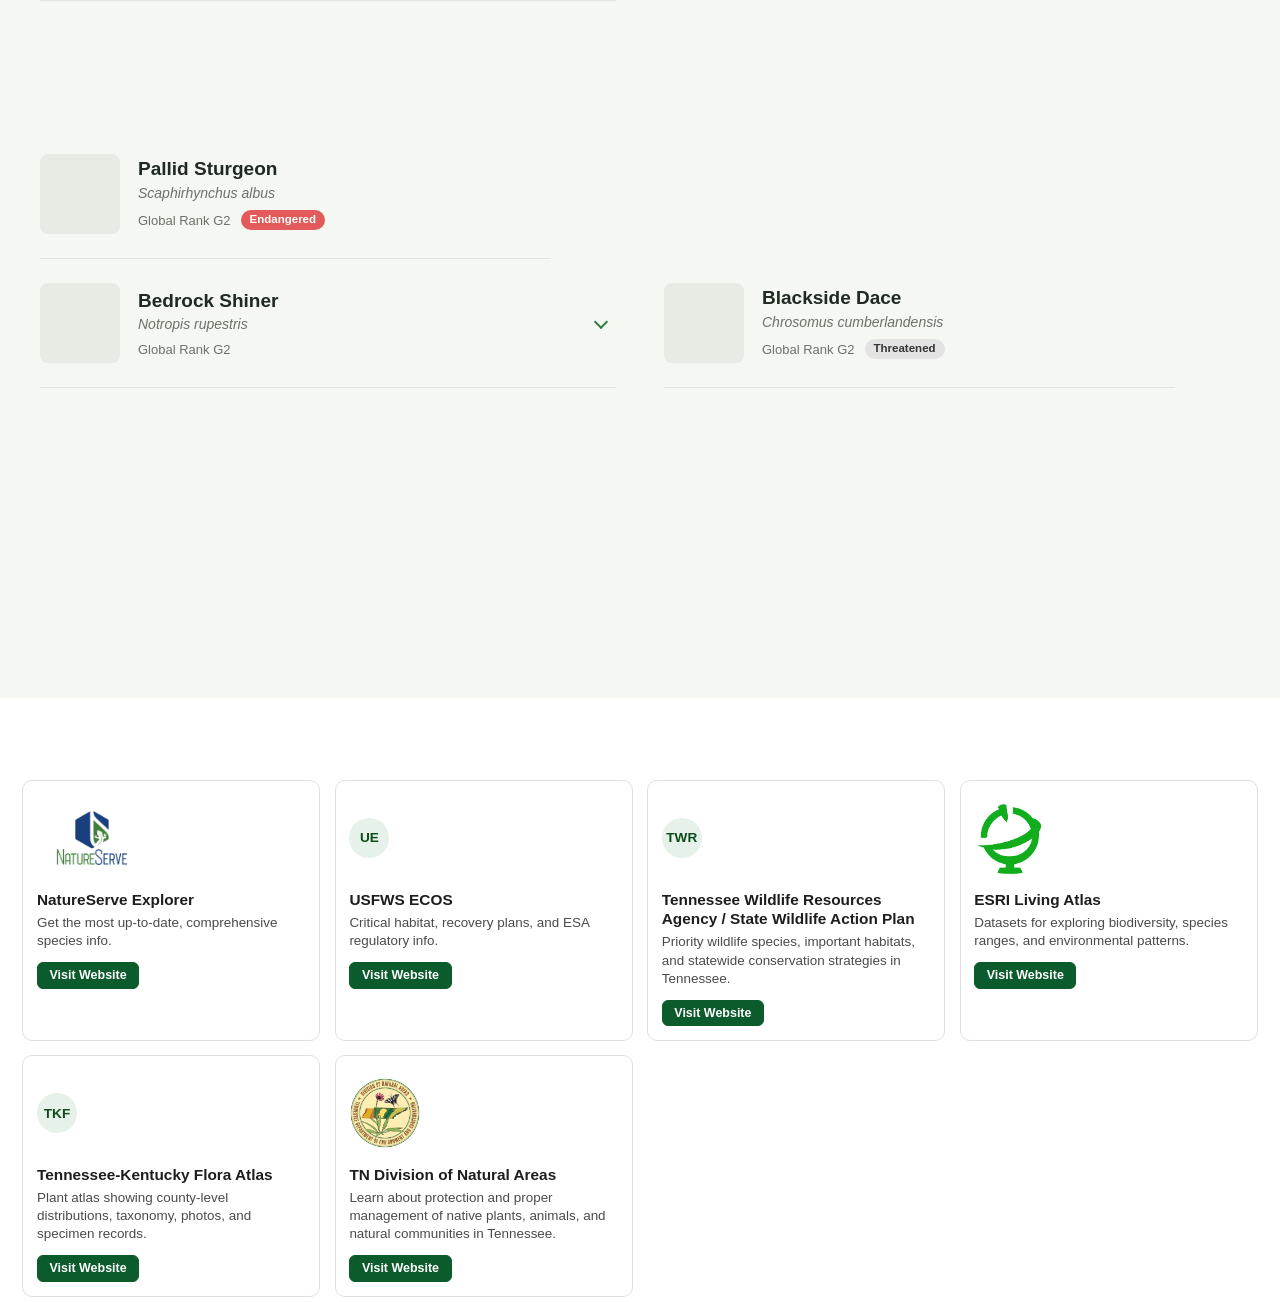
==== commit 83e4c45e: "Shrink header logos and link TFA logo to tnforestry.com. Co-authored-by: Cursor <cursoragent@cursor." ====
--- a/index.html
+++ b/index.html
@@ -11,7 +11,9 @@
       <section class="portal-header" aria-label="Rare Species Explorer introduction">
         <div class="portal-top-row">
           <img class="portal-logo portal-logo-left" src="assets/header-logos/sfi-tennessee-logo.png" alt="Sustainable Forestry Initiative Tennessee logo" />
-          <img class="portal-logo portal-logo-right" src="assets/header-logos/tfa75-logo.png" alt="Tennessee Forestry Association logo" />
+          <a class="portal-logo-link portal-logo-right" href="https://www.tnforestry.com/" target="_blank" rel="noopener" aria-label="Tennessee Forestry Association (opens in a new tab)">
+            <img class="portal-logo" src="assets/header-logos/tfa75-logo.png" alt="" />
+          </a>
         </div>
 
         <div class="portal-hero">
--- a/styles/main.css
+++ b/styles/main.css
@@ -9,6 +9,18 @@
   syntax: "<number>";
   inherits: true;
   initial-value: 0;
+}
+
+@property --orbit-spin {
+  syntax: "<angle>";
+  inherits: true;
+  initial-value: 0deg;
+}
+
+@keyframes orbit-spin {
+  to {
+    --orbit-spin: 360deg;
+  }
 }
 
 html {
@@ -91,7 +103,7 @@
 
 .species-explorer .portal-top-row {
   display: grid;
-  grid-template-columns: 165px 165px;
+  grid-template-columns: 124px 124px;
   justify-content: space-between;
   align-items: center;
   gap: 1.1rem;
@@ -140,13 +152,30 @@
 }
 
 .species-explorer .portal-logo {
+  display: block;
   width: 100%;
-  max-height: 72px;
+  max-height: 54px;
   object-fit: contain;
 }
 
 .species-explorer .portal-logo-right {
   justify-self: end;
+}
+
+.species-explorer .portal-logo-link {
+  display: block;
+  width: 100%;
+  border-radius: 4px;
+  transition: opacity 0.2s ease;
+}
+
+.species-explorer .portal-logo-link:hover {
+  opacity: 0.8;
+}
+
+.species-explorer .portal-logo-link:focus-visible {
+  outline: 2px solid #2e6b3a;
+  outline-offset: 4px;
 }
 
 .species-explorer .portal-hero {
@@ -1280,7 +1309,8 @@
     transform: none !important;
   }
 
-  .species-explorer .scroll-cue-arrow {
+  .species-explorer .scroll-cue-arrow,
+  .species-explorer .portal-icon-ring {
     animation: none;
   }
 
@@ -1296,7 +1326,7 @@
 
 @media (max-width: 1200px) {
   .species-explorer .portal-top-row {
-    grid-template-columns: 135px 135px;
+    grid-template-columns: 110px 110px;
   }
 
   .species-explorer .portal-hero {
@@ -1314,7 +1344,7 @@
 
 @media (max-width: 900px) {
   .species-explorer .portal-top-row {
-    grid-template-columns: 120px 120px;
+    grid-template-columns: 100px 100px;
   }
 
   .species-explorer .portal-hero {
@@ -1352,18 +1382,31 @@
     padding: 32px 24px 0;
   }
 
-  .species-explorer .portal-logo {
-    max-width: 150px;
+  .species-explorer .portal-logo-left,
+  .species-explorer .portal-logo-link {
+    max-width: 110px;
     justify-self: center;
   }
 
   .species-explorer .portal-hero {
-    height: auto;
+    --badge: 76px;
+    --rx: calc(50vw + 70px);
+    --ry: 180px;
     padding: 0 24px;
+    overflow-x: clip;
   }
 
   .species-explorer .portal-icon-ring {
-    display: none;
+    animation: orbit-spin 120s linear infinite;
+  }
+
+  .species-explorer .portal-icon-badge {
+    --angle: calc(22.5deg + var(--i) * 45deg + var(--orbit-spin) + var(--orbit-progress, 0) * 60deg);
+  }
+
+  .species-explorer .portal-hero-text {
+    max-width: 300px;
+    z-index: 1;
   }
 
   .species-explorer .tennessee-script {
